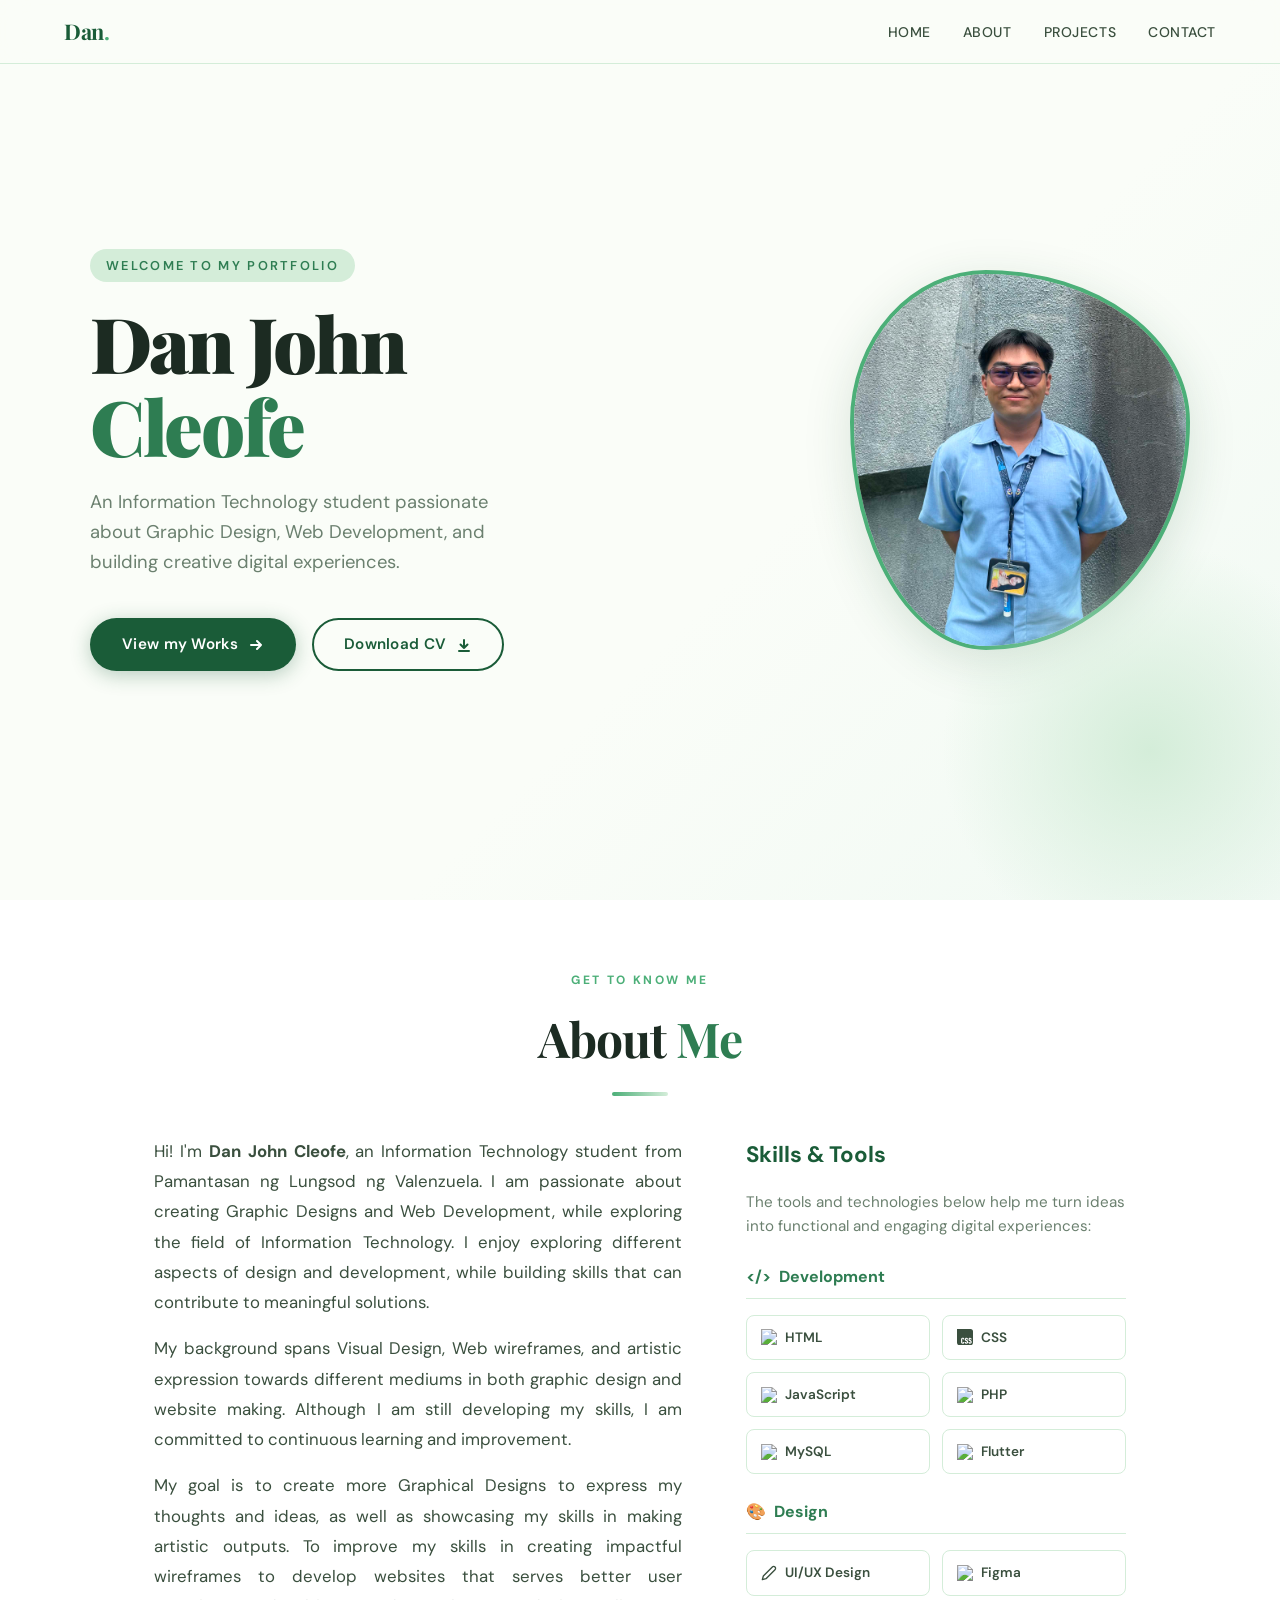
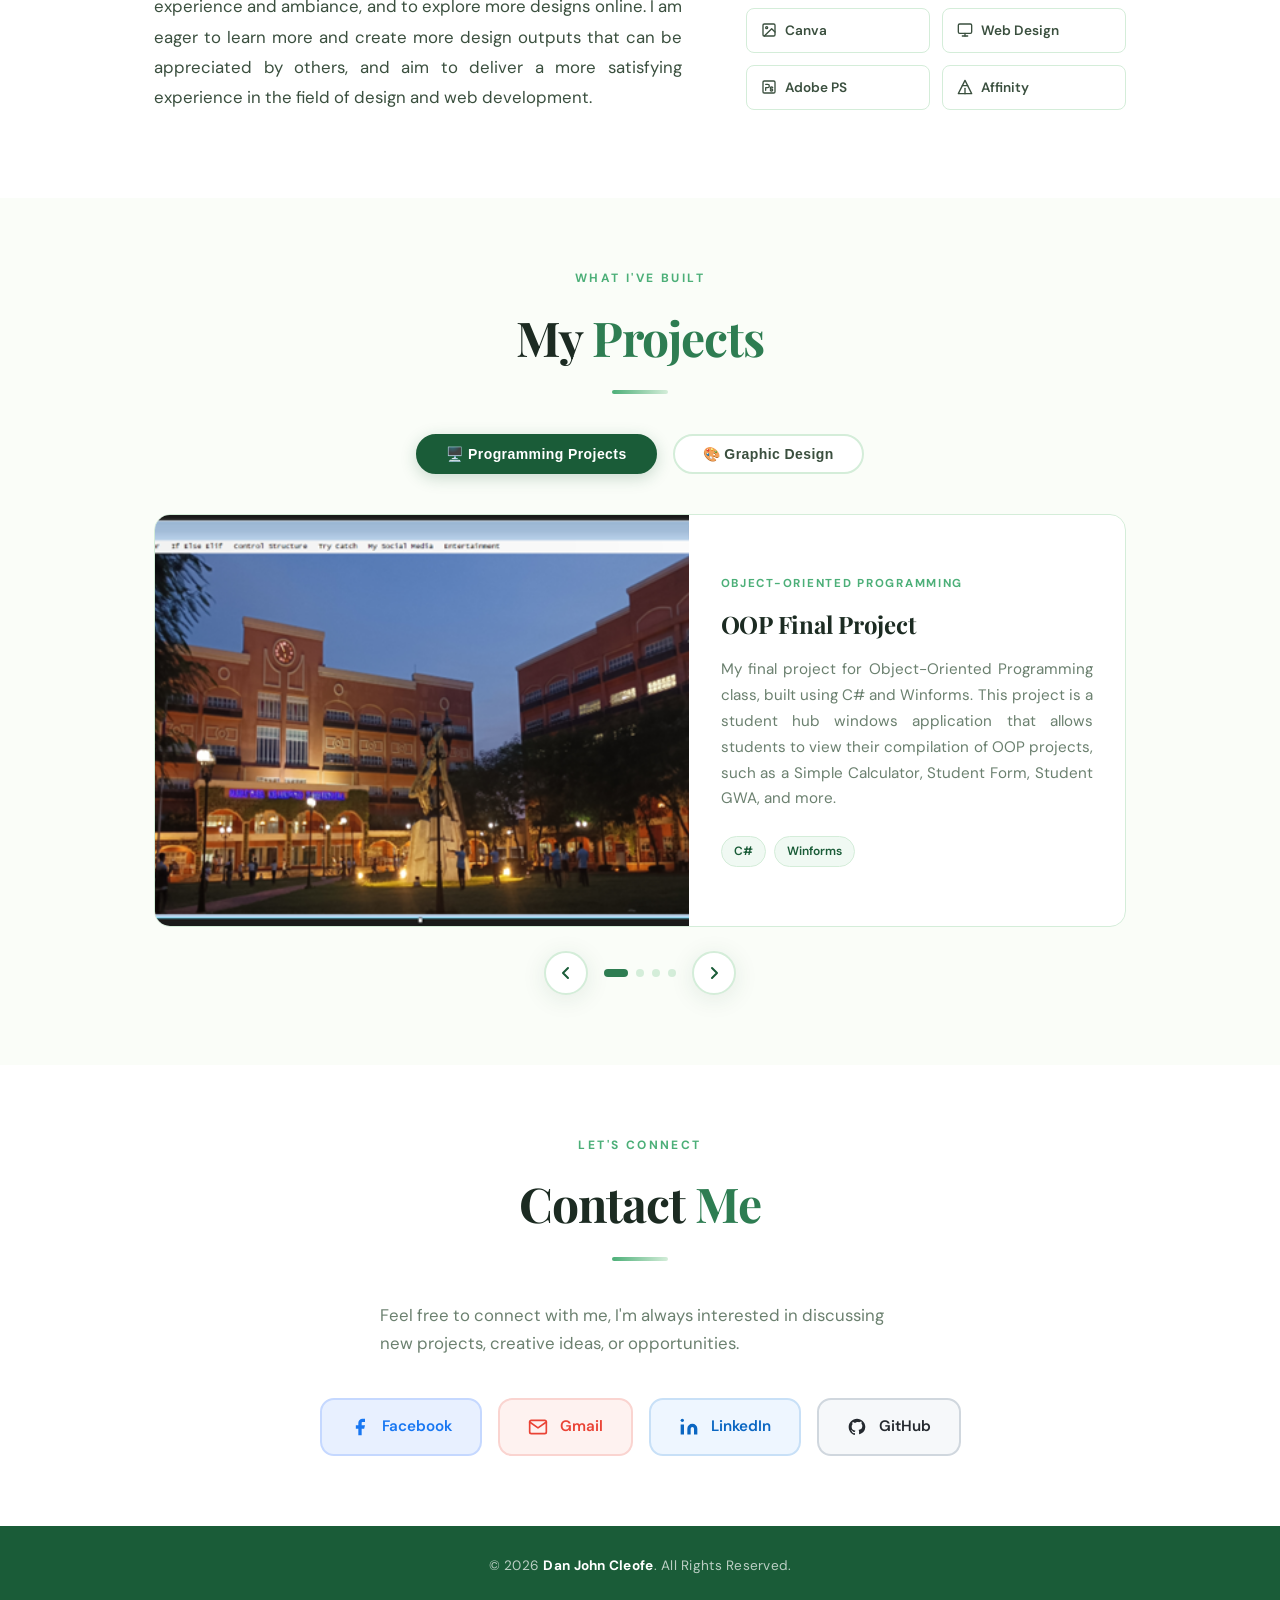
==== index.html @ 451689f2 "Fixed Folder Structure" ====
<!DOCTYPE html>
<html lang="en">
<head>
  <meta charset="UTF-8" />
  <meta name="viewport" content="width=device-width, initial-scale=1.0" />
  <title>Dan John Cleofe | Portfolio</title>
  <link rel="preconnect" href="https://fonts.googleapis.com" />
  <link rel="preconnect" href="https://fonts.gstatic.com" crossorigin />
  <link href="https://fonts.googleapis.com/css2?family=Playfair+Display:wght@700;900&family=DM+Sans:wght@300;400;500;600&display=swap" rel="stylesheet" />
  <link rel="stylesheet" href="style.css" />
</head>
<body>

<div class="lightbox" id="lightbox" onclick="closeLightbox(event)">
  <div class="lightbox-content" id="lightbox-content">
    <button class="lightbox-close" onclick="document.getElementById('lightbox').classList.remove('open')">✕</button>
    <div id="lightbox-gallery" class="lightbox-gallery"></div>
  </div>
</div>

<nav>
  <div class="nav-logo">Dan<span>.</span></div>
  <ul class="nav-links" id="navLinks">
    <li><a href="#home" onclick="closeMenu()">Home</a></li>
    <li><a href="#about" onclick="closeMenu()">About</a></li>
    <li><a href="#projects" onclick="closeMenu()">Projects</a></li>
    <li><a href="#contact" onclick="closeMenu()">Contact</a></li>
  </ul>
  <div class="hamburger" id="hamburger" onclick="toggleMenu()">
    <span></span><span></span><span></span>
  </div>
</nav>

<section id="home">
  <div class="home-inner">
    <div class="home-text">
      <span class="home-greeting">Welcome to my Portfolio</span>
      <h1 class="home-name">Dan John<br /><em>Cleofe</em></h1>
      <p class="home-tagline">
        An Information Technology student passionate about Graphic Design,
         Web Development, and building creative digital experiences.
      </p>
      <div class="home-buttons">
        <a href="#projects" class="btn-primary">
          View my Works
          <svg width="16" height="16" viewBox="0 0 16 16" fill="none" xmlns="http://www.w3.org/2000/svg">
            <path d="M3 8H13M13 8L9 4M13 8L9 12" stroke="white" stroke-width="2" stroke-linecap="round" stroke-linejoin="round"/>
          </svg>
        </a>
        
        <a href="Cleofe_Resume.pdf" target="_blank" rel="noopener" class="btn-secondary">
          Download CV
          <svg width="16" height="16" viewBox="0 0 16 16" fill="none" xmlns="http://www.w3.org/2000/svg">
            <path d="M8 11V3M8 11L11.5 7.5M8 11L4.5 7.5M3 14H13" stroke="currentColor" stroke-width="2" stroke-linecap="round" stroke-linejoin="round"/>
          </svg>
        </a>
      </div>
    </div>
    <div class="home-image-wrap">
      <div class="home-image">
        <img src="img/My_pic.jpg" alt="Dan John Cleofe" class="home-photo">
      </div>
    </div>
  </div>
</section>

<section id="about">
  <div class="section-inner">
    <p class="section-label fade-up">Get to know me</p>
    <h2 class="section-title fade-up">About <span>Me</span></h2>
    <div class="divider fade-up"></div>

    <div class="about-grid">
      <div class="about-bio fade-up">
        <p>Hi! I'm <strong>Dan John Cleofe</strong>, an Information Technology student from Pamantasan ng Lungsod
          ng Valenzuela. I am passionate about creating Graphic Designs and Web Development, while exploring the field
          of Information Technology. I enjoy exploring different aspects of design and development, while building skills
        that can contribute to meaningful solutions.</p>
        <p>My background spans Visual Design, Web wireframes, and artistic expression towards different mediums in both
          graphic design and website making. Although I am still developing my skills, I am committed to continuous
           learning and improvement.</p>
        <p>My goal is to create more Graphical Designs to express my thoughts and ideas, as well as showcasing my skills
           in making artistic outputs. To improve my skills in creating impactful wireframes to develop websites that 
           serves better user experience and ambiance, and to explore more designs online. I am eager to learn more and create
           more design outputs that can be appreciated by others, and aim to deliver a more satisfying experience in the field
            of design and web development.
        </p>
      </div>

      <div class="about-skills fade-up">
        <h3 class="skills-heading">Skills & Tools</h3>
        <p class="skills-subtext">The tools and technologies below help me turn ideas into functional and engaging digital experiences:</p>

        <!-- Development Category -->
        <div class="skill-category">
          <h4 class="category-title"><span>&lt;/&gt;</span> Development</h4>
          <div class="skills-grid">
            <div class="skill-chip"><img src="https://cdn.simpleicons.org/html5" width="16" height="16" alt="HTML5" /> HTML</div>
            
            <div class="skill-chip">
              <svg width="16" height="16" fill="currentColor" role="img" viewBox="0 0 24 24" xmlns="http://www.w3.org/2000/svg"><title>CSS</title><path d="M0 0v20.16A3.84 3.84 0 0 0 3.84 24h16.32A3.84 3.84 0 0 0 24 20.16V3.84A3.84 3.84 0 0 0 20.16 0Zm14.256 13.08c1.56 0 2.28 1.08 2.304 2.64h-1.608c.024-.288-.048-.6-.144-.84-.096-.192-.288-.264-.552-.264-.456 0-.696.264-.696.84-.024.576.288.888.768 1.08.72.288 1.608.744 1.92 1.296q.432.648.432 1.656c0 1.608-.912 2.592-2.496 2.592-1.656 0-2.4-1.032-2.424-2.688h1.68c0 .792.264 1.176.792 1.176.264 0 .456-.072.552-.24.192-.312.24-1.176-.048-1.512-.312-.408-.912-.6-1.32-.816q-.828-.396-1.224-.936c-.24-.36-.36-.888-.36-1.536 0-1.44.936-2.472 2.424-2.448m5.4 0c1.584 0 2.304 1.08 2.328 2.64h-1.608c0-.288-.048-.6-.168-.84-.096-.192-.264-.264-.528-.264-.48 0-.72.264-.72.84s.288.888.792 1.08c.696.288 1.608.744 1.92 1.296.264.432.408.984.408 1.656.024 1.608-.888 2.592-2.472 2.592-1.68 0-2.424-1.056-2.448-2.688h1.68c0 .744.264 1.176.792 1.176.264 0 .456-.072.552-.24.216-.312.264-1.176-.048-1.512-.288-.408-.888-.6-1.32-.816-.552-.264-.96-.576-1.2-.936s-.36-.888-.36-1.536c-.024-1.44.912-2.472 2.4-2.448m-11.031.018c.711-.006 1.419.198 1.839.63.432.432.672 1.128.648 1.992H9.336c.024-.456-.096-.792-.432-.96-.312-.144-.768-.048-.888.24-.12.264-.192.576-.168.864v3.504c0 .744.264 1.128.768 1.128a.65.65 0 0 0 .552-.264c.168-.24.192-.552.168-.84h1.776c.096 1.632-.984 2.712-2.568 2.688-1.536 0-2.496-.864-2.472-2.472v-4.032c0-.816.24-1.44.696-1.848.432-.408 1.146-.624 1.857-.63"/></svg>
              CSS
            </div>

            <div class="skill-chip"><img src="https://cdn.simpleicons.org/javascript" width="16" height="16" alt="JavaScript" /> JavaScript</div>
            <div class="skill-chip"><img src="https://cdn.simpleicons.org/php" width="16" height="16" alt="PHP" /> PHP</div>
            <div class="skill-chip"><img src="https://cdn.simpleicons.org/mysql" width="16" height="16" alt="MySQL" /> MySQL</div>
            <div class="skill-chip"><img src="https://cdn.simpleicons.org/flutter" width="16" height="16" alt="Flutter" /> Flutter</div>
          </div>
        </div>

        <div class="skill-category">
          <h4 class="category-title"><span>🎨</span> Design</h4>
          <div class="skills-grid">
            <div class="skill-chip">
              <svg width="16" height="16" viewBox="0 0 24 24" fill="none" stroke="currentColor" stroke-width="2" stroke-linecap="round" stroke-linejoin="round"><path d="M17 3a2.828 2.828 0 1 1 4 4L7.5 20.5 2 22l1.5-5.5L17 3z"/></svg>
              UI/UX Design
            </div>
            
            <div class="skill-chip"><img src="https://cdn.simpleicons.org/figma" width="16" height="16" alt="Figma" /> Figma</div>
            
            <!-- Canva Substitute: Canvas & Image -->
            <div class="skill-chip">
              <svg width="16" height="16" viewBox="0 0 24 24" fill="none" stroke="currentColor" stroke-width="2" stroke-linecap="round" stroke-linejoin="round"><rect x="3" y="3" width="18" height="18" rx="2" ry="2"/><circle cx="8.5" cy="8.5" r="1.5"/><polyline points="21 15 16 10 5 21"/></svg>
              Canva
            </div>
            
            <div class="skill-chip">
              <svg width="16" height="16" viewBox="0 0 24 24" fill="none" stroke="currentColor" stroke-width="2" stroke-linecap="round" stroke-linejoin="round"><rect x="2" y="3" width="20" height="14" rx="2" ry="2"/><line x1="8" y1="21" x2="16" y2="21"/><line x1="12" y1="17" x2="12" y2="21"/></svg>
              Web Design
            </div>
            
            <!-- Adobe PS Substitute: "Ps" in a Box -->
            <div class="skill-chip">
              <svg width="16" height="16" viewBox="0 0 24 24" fill="none" stroke="currentColor" stroke-width="2" stroke-linecap="round" stroke-linejoin="round"><rect x="3" y="3" width="18" height="18" rx="2" ry="2"/><path d="M7 8h3c1.5 0 2.5 1 2.5 2.5S11.5 13 10 13H7v4"/><path d="M14 16.5c0 .8.7 1.5 1.5 1.5 1 0 2-.7 2-1.5s-.8-1.5-2-1.5-1.5-.7-1.5-1.5c0-.8.7-1.5 1.5-1.5 1.2 0 1.8.6 2 1"/></svg>
              Adobe PS
            </div>
            
            <!-- Affinity Substitute: Geometric 'A' / Prism -->
            <div class="skill-chip">
              <svg width="16" height="16" viewBox="0 0 24 24" fill="none" stroke="currentColor" stroke-width="2" stroke-linecap="round" stroke-linejoin="round"><path d="M12 2L2 22h20L12 2z"/><path d="M12 14v8"/><path d="M8 10h8"/></svg>
              Affinity
            </div>
          </div>
        </div>
      </div>
    </div>
  </div>
</section>

<section id="projects">
  <div class="section-inner">
    <p class="section-label fade-up">What I've built</p>
    <h2 class="section-title fade-up">My <span>Projects</span></h2>
    <div class="divider fade-up"></div>

    <div class="project-filter fade-up">
      <button class="filter-btn active" onclick="switchCategory('web', this)">🖥️ Programming Projects</button>
      <button class="filter-btn" onclick="switchCategory('gfx', this)">🎨 Graphic Design</button>
    </div>

    <div id="panel-web" class="category-panel active fade-up">
      <div class="carousel-wrap">
        <div class="carousel-viewport">
          <div class="carousel-track" id="webTrack">

            <div class="project-card-web" style="cursor: pointer;" onclick="openProjectGallery([
              'img/OOP_1.png',
              'img/OOP_2.png',
              'img/OOP_3.png',
              'img/OOP_4.png',
              'img/OOP_5.png',
              'img/OOP_6.png',
              'img/OOP_7.png',
              'img/OOP_8.png',
              'img/OOP_9.png',
              'img/OOP_10.png'
              ])">
              <div class="project-img-wrap">
                <img src="img/OOP_1.png" alt="OOP Final Project Preview">
              </div>
              <div class="project-info">
                <p class="project-tag">Object-Oriented Programming</p>
                <h3 class="project-title">OOP Final Project</h3>
                <p class="project-desc">
                  My final project for Object-Oriented Programming class, built using C# and Winforms.
                   This project is a student hub windows application that allows students to view
                    their compilation of OOP projects, such as a Simple Calculator, Student Form, Student GWA, and more.
                </p>
                <div class="project-tech">
                  <span class="tech-badge">C#</span>
                  <span class="tech-badge">Winforms</span>
                </div>
              </div>
            </div>

            <div class="project-card-web" style="cursor: pointer;" onclick="openProjectGallery([
              'img/Nel_2.jpg',
              'img/Nel_3.jpg',
              'img/Nel_4.jpg',
              'img/Nel_5.jpg',
              'img/Nel_6.jpg',
              'img/Nel_7.jpg'
              ])">
              <div class="project-img-wrap">
                <img src="img/Nel_1.jpg" alt="Nelticity Perfume Website Preview">
              </div>
              <div class="project-info">
                <p class="project-tag">Web Systems and Technology</p>
                <h3 class="project-title">Nelticity Perfume</h3>
                <p class="project-desc">
                  My final project for Web Systems and Technology class, built using HTML, CSS, and JavaScript.
                   This project is a responsive e-commerce website for Nelticity, a local Perfume brand. It features a 
                   product catalog to showcase the products and the story behind the brand.
                </p>
                <div class="project-tech">
                  <span class="tech-badge">HTML</span>
                  <span class="tech-badge">CSS</span>
                  <span class="tech-badge">JavaScript</span>
                  <span class="tech-badge">PHP</span>
                </div>
              </div>
            </div>

            <div class="project-card-web" style="cursor: pointer;" onclick="openProjectGallery([
              'img/Attend_1.png',
              'img/Attend_2.png',
              'img/Attend_3.png',
              'img/Attend_4.png',
              'img/Attend_5.png',
              'img/Attend_6.jpg'
              ])">
              <div class="project-img-wrap">
                <img src="img/Attend_1.png" alt="Attendify Website Preview">
              </div>
              <div class="project-info">
                <p class="project-tag">Software Development</p>
                <h3 class="project-title">Attendify</h3>
                <p class="project-desc">
                  Our project in Software Development, built using HTML, CSS, and JavaScript.
                   Attendify is a fully digitalized attendance tracking system across the campus, it allows the designated
                   checkers to easily monitor and verify each professor's attendances.
                </p>
                <div class="project-tech">
                  <span class="tech-badge">HTML</span>
                  <span class="tech-badge">CSS</span>
                  <span class="tech-badge">JavaScript</span>
                  <span class="tech-badge">JSON</span>
                </div>
              </div>
            </div>

            <div class="project-card-web" style="cursor: pointer;" onclick="openProjectGallery([
              'img/TailTown_1.png',
              'img/TailTown_2.png',
              'img/TailTown_3.png',
              'img/TailTown_4.png',
              'img/TailTown_5.png',
              'img/TailTown_6.jpg',
              'img/TailTown_7.jpg'
              ])">
              <div class="project-img-wrap">
                <img src="img/App_icon.png" alt="TailTown Mobile App Preview">
              </div>
              <div class="project-info">
                <p class="project-tag">Capstone 1</p>
                <h3 class="project-title">TailTown</h3>
                <p class="project-desc">
                  My Capstone Project for Capstone 1 and 2, built using Google's Fluter and Dart along with Firebase.
                   TailTown is a mobile application tailored for pet owners, providing a comprehensive platform to 
                   locate all Vet Clinics in Valenzuela City up to looking for nearby Vet Clinics using the Smart AI system.
                </p>
                <div class="project-tech">
                  <span class="tech-badge">Flutter</span>
                  <span class="tech-badge">Dart</span>
                  <span class="tech-badge">Firebase</span>
                  <span class="tech-badge">JSON</span>
                  <span class="tech-badge">HTML</span>
                  <span class="tech-badge">CSS</span>
                  <span class="tech-badge">JavaScript</span>
                </div>
              </div>
            </div>

          </div>
        </div>
        <div class="carousel-controls">
          <button class="carousel-btn" onclick="moveCarousel('web', -1)">
            <svg width="16" height="16" viewBox="0 0 16 16" fill="none"><path d="M10 3L5 8l5 5" stroke="currentColor" stroke-width="2" stroke-linecap="round" stroke-linejoin="round"/></svg>
          </button>
          <div class="carousel-dots" id="webDots"></div>
          <button class="carousel-btn" onclick="moveCarousel('web', 1)">
            <svg width="16" height="16" viewBox="0 0 16 16" fill="none"><path d="M6 3l5 5-5 5" stroke="currentColor" stroke-width="2" stroke-linecap="round" stroke-linejoin="round"/></svg>
          </button>
        </div>
      </div>
    </div>

    <div id="panel-gfx" class="category-panel fade-up">
      <div class="carousel-wrap">
        <div class="carousel-viewport">
          <div class="carousel-track" id="gfxTrack">

            <div class="project-card-gfx" onclick="openProjectGallery(['img/Cover_Page.png'])">
              <img src="img/Cover_Page.png" alt="Oceans and Engines Book Cover">
              <div class="gfx-overlay"><span>View Full Size ↗</span></div>
            </div>

            <div class="project-card-gfx" onclick="openProjectGallery(['img/Oceans_and_Engines.png'])">
              <img src="img/Oceans_and_Engines.png" alt="Oceans and Engines Book Cover">
              <div class="gfx-overlay"><span>View Full Size ↗</span></div>
            </div>

            <div class="project-card-gfx" onclick="openProjectGallery(['img/Squid_Game.png'])">
              <img src="img/Squid_Game.png" alt="Squid Game Poster">
              <div class="gfx-overlay"><span>View Full Size ↗</span></div>
            </div>

            <div class="project-card-gfx" onclick="openProjectGallery(['img/Green_Gang.png'])">
              <img src="img/Green_Gang.png" alt="Green Gang Brushes">
              <div class="gfx-overlay"><span>View Full Size ↗</span></div>
            </div>

            <div class="project-card-gfx" onclick="openProjectGallery(['img/Tokyo.png'])">
              <img src="img/Tokyo.png" alt="Tokyo Cityscape">
              <div class="gfx-overlay"><span>View Full Size ↗</span></div>
            </div>

            <div class="project-card-gfx" onclick="openProjectGallery(['img/Kambing.png'])">
              <img src="img/Kambing.png" alt="Kambing Logo">
              <div class="gfx-overlay"><span>View Full Size ↗</span></div>
            </div>

            <div class="project-card-gfx" onclick="openProjectGallery(['img/Void_Cat.png'])">
              <img src="img/Void_Cat.png" alt="Void Cat">
              <div class="gfx-overlay"><span>View Full Size ↗</span></div>
            </div>

            <div class="project-card-gfx" onclick="openProjectGallery(['img/Coffee_Minimal.png'])">
              <img src="img/Coffee_Minimal.png" alt="Coffee Minimal">
              <div class="gfx-overlay"><span>View Full Size ↗</span></div>
            </div>

            <div class="project-card-gfx" onclick="openProjectGallery(['img/Game_Map.png'])">
              <img src="img/Game_Map.png" alt="Tabletop Game Map">
              <div class="gfx-overlay"><span>View Full Size ↗</span></div>
            </div>

            <div class="project-card-gfx" onclick="openProjectGallery(['img/Big_Siomai.png'])">
              <img src="img/Big_Siomai.png" alt="Big Siomai">
              <div class="gfx-overlay"><span>View Full Size ↗</span></div>
            </div>

            <div class="project-card-gfx" onclick="openProjectGallery(['img/Pham_Hanni.png'])">
              <img src="img/Pham_Hanni.png" alt="Pham Hanni">
              <div class="gfx-overlay"><span>View Full Size ↗</span></div>
            </div>

            <div class="project-card-gfx" onclick="openProjectGallery(['img/Odoriko.png'])">
              <img src="img/Odoriko.png" alt="Vaundy Odoriko">
              <div class="gfx-overlay"><span>View Full Size ↗</span></div>
            </div>

            <div class="project-card-gfx" onclick="openProjectGallery(['img/Vivarium_Ado.png'])">
              <img src="img/Vivarium_Ado.png" alt="Vivarium Ado">
              <div class="gfx-overlay"><span>View Full Size ↗</span></div>
            </div>

            <div class="project-card-gfx" onclick="openProjectGallery(['img/Banner.png'])">
              <img src="img/Banner.png" alt="Game Banner">
              <div class="gfx-overlay"><span>View Full Size ↗</span></div>
            </div>

            <div class="project-card-gfx" onclick="openProjectGallery(['img/Man_Inside.png'])">
              <img src="img/Man_Inside.png" alt="Man inside the Manunggul Jar">
              <div class="gfx-overlay"><span>View Full Size ↗</span></div>
            </div>

            <div class="project-card-gfx" onclick="openProjectGallery(['img/Rizal.png'])">
              <img src="img/Rizal.png" alt="José Rizal Timeline">
              <div class="gfx-overlay"><span>View Full Size ↗</span></div>
            </div>

            <div class="project-card-gfx" onclick="openProjectGallery(['img/App_icon.png'])">
              <img src="img/App_icon.png" alt="App Icon">
              <div class="gfx-overlay"><span>View Full Size ↗</span></div>
            </div>

          </div>
        </div>
        <div class="carousel-controls">
          <button class="carousel-btn" onclick="moveCarousel('gfx', -1)">
            <svg width="16" height="16" viewBox="0 0 16 16" fill="none"><path d="M10 3L5 8l5 5" stroke="currentColor" stroke-width="2" stroke-linecap="round" stroke-linejoin="round"/></svg>
          </button>
          <div class="carousel-dots" id="gfxDots"></div>
          <button class="carousel-btn" onclick="moveCarousel('gfx', 1)">
            <svg width="16" height="16" viewBox="0 0 16 16" fill="none"><path d="M6 3l5 5-5 5" stroke="currentColor" stroke-width="2" stroke-linecap="round" stroke-linejoin="round"/></svg>
          </button>
        </div>
      </div>
    </div>

  </div>
</section>

<section id="contact">
  <div class="section-inner">
    <p class="section-label fade-up">Let's connect</p>
    <h2 class="section-title fade-up">Contact <span>Me</span></h2>
    <div class="divider fade-up"></div>

    <p class="contact-intro fade-up">
      Feel free to connect with me, I'm always interested in discussing new projects, creative ideas, or opportunities.
    </p>

    <div class="contact-links fade-up">
      <a href="https://www.facebook.com/dan.lopez.cleofe" target="_blank" rel="noopener" class="contact-btn facebook">
        <svg width="20" height="20" viewBox="0 0 24 24" fill="currentColor"><path d="M18 2h-3a5 5 0 0 0-5 5v3H7v4h3v8h4v-8h3l1-4h-4V7a1 1 0 0 1 1-1h3z"/></svg>
        Facebook
      </a>
      <a href="mailto:dancleofe16@gmail.com" class="contact-btn gmail">
        <svg width="20" height="20" viewBox="0 0 24 24" fill="none" stroke="currentColor" stroke-width="2" stroke-linecap="round" stroke-linejoin="round"><path d="M4 4h16c1.1 0 2 .9 2 2v12c0 1.1-.9 2-2 2H4c-1.1 0-2-.9-2-2V6c0-1.1.9-2 2-2z"/><polyline points="22,6 12,13 2,6"/></svg>
        Gmail
      </a>
      <a href="https://www.linkedin.com/in/danjohncleofe16/" target="_blank" rel="noopener" class="contact-btn linkedin">
        <svg width="20" height="20" viewBox="0 0 24 24" fill="currentColor"><path d="M16 8a6 6 0 0 1 6 6v7h-4v-7a2 2 0 0 0-2-2 2 2 0 0 0-2 2v7h-4v-7a6 6 0 0 1 6-6z"/><rect x="2" y="9" width="4" height="12"/><circle cx="4" cy="4" r="2"/></svg>
        LinkedIn
      </a>
      <a href="https://github.com/Dan-Hex" target="_blank" rel="noopener" class="contact-btn github">
        <svg width="20" height="20" viewBox="0 0 24 24" fill="currentColor"><path d="M12 2C6.477 2 2 6.477 2 12c0 4.418 2.865 8.166 6.839 9.489.5.092.682-.217.682-.483 0-.237-.009-.868-.013-1.703-2.787.605-3.375-1.343-3.375-1.343-.455-1.155-1.11-1.463-1.11-1.463-.908-.62.069-.608.069-.608 1.004.07 1.532 1.032 1.532 1.032.892 1.528 2.341 1.086 2.91.83.092-.644.35-1.086.636-1.336-2.22-.252-4.555-1.11-4.555-4.943 0-1.091.39-1.984 1.03-2.681-.103-.253-.447-1.27.098-2.647 0 0 .84-.269 2.75 1.025A9.564 9.564 0 0112 6c.85.004 1.705.115 2.504.337 1.909-1.296 2.747-1.027 2.747-1.027.546 1.379.202 2.398.1 2.651.64.7 1.028 1.595 1.028 2.688 0 3.848-2.339 4.695-4.566 4.943.359.309.678.92.678 1.855 0 1.338-.012 2.419-.012 2.747 0 .268.18.58.688.482A10.019 10.019 0 0022 12c0-5.523-4.477-10-10-10z"/></svg>
        GitHub
      </a>
    </div>
  </div>
</section>

<footer>
  &copy; <span id="year"></span> <strong>Dan John Cleofe</strong>. All Rights Reserved.
</footer>

<script src="script.js"></script>
</body>
</html>
---- style.css ----
:root {
  --green-deep:   #1a5c38;
  --green-mid:    #2e7d52;
  --green-soft:   #4caf78;
  --green-pale:   #d4edd9;
  --green-faint:  #f0f9f3;
  --cream:        #fafdf8;
  --ink:          #1c2b22;
  --ink-soft:     #3a4f3e;
  --ink-muted:    #6b806f;
  --white:        #ffffff;
  --accent:       #a8d5b5;
  --shadow:       0 4px 24px rgba(30,80,50,0.10);
  --shadow-lg:    0 12px 48px rgba(30,80,50,0.15);
  --radius:       16px;
  --radius-sm:    8px;
  --transition:   0.3s cubic-bezier(.4,0,.2,1);
  /* Close button */
  --btn-close-bg: #f2f4f7;
  --btn-close-icon: #8c8c8c;
  --btn-close-hover-bg: #fff0f0;
  --btn-close-hover-icon: #a01b44;
}

*, *::before, *::after { box-sizing: border-box; margin: 0; padding: 0; }

html { scroll-behavior: smooth; }

body {
  font-family: 'DM Sans', sans-serif;
  background: var(--cream);
  color: var(--ink);
  line-height: 1.7;
  overflow-x: hidden;
}

/* ── NOISE TEXTURE OVERLAY ── */
body::before {
  content: '';
  position: fixed; inset: 0; z-index: 0; pointer-events: none;
  background-image: url("data:image/svg+xml,%3Csvg xmlns='http://www.w3.org/2000/svg' width='200' height='200'%3E%3Cfilter id='n'%3E%3CfeTurbulence type='fractalNoise' baseFrequency='0.75' numOctaves='4' stitchTiles='stitch'/%3E%3C/filter%3E%3Crect width='200' height='200' filter='url(%23n)' opacity='0.03'/%3E%3C/svg%3E");
  opacity: 0.5;
}

/* ─────────────── NAV ─────────────── */
nav {
  position: fixed; top: 0; left: 0; right: 0; z-index: 100;
  background: rgba(250,253,248,0.88);
  backdrop-filter: blur(16px);
  border-bottom: 1px solid var(--green-pale);
  padding: 0 5%;
  display: flex; align-items: center; justify-content: space-between;
  height: 64px;
}
.nav-logo {
  font-family: 'Playfair Display', serif;
  font-size: 1.35rem; font-weight: 700;
  color: var(--green-deep);
  letter-spacing: -0.02em;
}
.nav-logo span { color: var(--green-soft); }
.nav-links { display: flex; gap: 2rem; list-style: none; }
.nav-links a {
  font-size: 0.875rem; font-weight: 500; letter-spacing: 0.04em;
  color: var(--ink-soft); text-decoration: none; text-transform: uppercase;
  transition: color var(--transition);
  position: relative;
}
.nav-links a::after {
  content: ''; position: absolute; bottom: -4px; left: 0; width: 0; height: 2px;
  background: var(--green-soft); border-radius: 2px;
  transition: width var(--transition);
}
.nav-links a:hover { color: var(--green-deep); }
.nav-links a:hover::after { width: 100%; }

.hamburger { display: none; flex-direction: column; gap: 5px; cursor: pointer; }
.hamburger span { width: 24px; height: 2px; background: var(--green-deep); border-radius: 2px; transition: var(--transition); }

/* ─────────────── SECTIONS ─────────────── */
section { position: relative; z-index: 1; }

/* ─────────────── HOME ─────────────── */
#home {
  min-height: 100vh;
  padding: 100px 5% 80px;
  display: flex; align-items: center;
  background: linear-gradient(135deg, var(--cream) 60%, var(--green-faint) 100%);
  overflow: hidden;
}
#home::after {
  content: '';
  position: absolute; bottom: -60px; right: -80px;
  width: 420px; height: 420px;
  background: radial-gradient(circle, var(--green-pale) 0%, transparent 70%);
  border-radius: 50%; pointer-events: none;
}
.home-inner {
  max-width: 1100px; margin: 0 auto;
  display: flex; align-items: center; justify-content: space-between;
  gap: 3rem; width: 100%;
}
.home-text { flex: 1; }
.home-greeting {
  display: inline-block;
  font-size: 0.8rem; font-weight: 600; letter-spacing: 0.18em;
  text-transform: uppercase; color: var(--green-mid);
  background: var(--green-pale); padding: 6px 16px; border-radius: 99px;
  margin-bottom: 1.2rem;
}
.home-name {
  font-family: 'Playfair Display', serif;
  font-size: clamp(2.8rem, 6vw, 5rem);
  font-weight: 900; line-height: 1.08;
  color: var(--ink); letter-spacing: -0.03em;
  margin-bottom: 1.2rem;
}
.home-name em { color: var(--green-mid); font-style: normal; }
.home-tagline {
  font-size: 1.15rem; color: var(--ink-muted); font-weight: 400;
  max-width: 440px; margin-bottom: 2.5rem; line-height: 1.65;
}
.home-buttons {
  display: flex; gap: 1rem; flex-wrap: wrap;
}
.btn-primary {
  display: inline-flex; align-items: center; gap: 10px;
  background: var(--green-deep); color: var(--white);
  font-size: 0.95rem; font-weight: 600; letter-spacing: 0.02em;
  padding: 14px 32px; border-radius: 99px;
  text-decoration: none; border: none; cursor: pointer;
  transition: background var(--transition), transform var(--transition), box-shadow var(--transition);
  box-shadow: 0 4px 20px rgba(26,92,56,0.30);
}
.btn-primary:hover { background: var(--green-mid); transform: translateY(-2px); box-shadow: 0 8px 28px rgba(26,92,56,0.35); }
.btn-primary svg { transition: transform var(--transition); }
.btn-primary:hover svg { transform: translateX(4px); }
.btn-secondary {
  display: inline-flex; align-items: center; gap: 10px;
  background: transparent; color: var(--green-deep);
  font-size: 0.95rem; font-weight: 600; letter-spacing: 0.02em;
  padding: 12px 30px; border-radius: 99px;
  text-decoration: none; border: 2px solid var(--green-deep); cursor: pointer;
  transition: all var(--transition);
}

.btn-secondary:hover {
  background: var(--green-faint); transform: translateY(-2px);
  box-shadow: 0 4px 16px rgba(26,92,56,0.1);
}

.btn-secondary svg { transition: transform var(--transition); }
.btn-secondary:hover svg { transform: translateY(3px); }

.home-image-wrap {
  flex-shrink: 0; width: 340px; height: 380px;
  background: var(--green-pale);
  border-radius: 40% 60% 60% 40% / 40% 40% 60% 60%;
  display: flex; align-items: center; justify-content: center;
  overflow: hidden; position: relative;
  box-shadow: var(--shadow-lg);
  border: 4px solid var(--green-soft);
}
.home-image-wrap img { width: 125%; height: 125%; object-fit: cover; }
.home-image {
  display: flex; flex-direction: column; align-items: center; gap: 10px;
  color: var(--green-mid); font-size: 0.85rem; font-weight: 500; text-align: center;
}

/* ─────────────── SHARED SECTION STYLE ─────────────── */
.section-inner {    
    max-width: 1100px;
    margin: 0 auto;
    padding: 70px 5%;
    display: flex;
    flex-direction: column;
    align-items: center;
}
.section-label {
  font-size: 0.75rem; font-weight: 700; letter-spacing: 0.2em;
  text-transform: uppercase; color: var(--green-soft);
  margin-bottom: 0.5rem;
}
.section-title {
  font-family: 'Playfair Display', serif;
  font-size: clamp(2rem, 4vw, 3rem); font-weight: 700;
  color: var(--ink); letter-spacing: -0.02em;
}
.section-title span { color: var(--green-mid); }
.divider {
  width: 56px; height: 4px; border-radius: 2px;
  background: linear-gradient(90deg, var(--green-soft), var(--green-pale));
  margin: 0.75rem 0 2.5rem;
}

/* ─────────────── ABOUT ─────────────── */
#about { background: var(--white); }
.about-grid {
  display: grid;
  /* 1fr takes up the remaining space for text, 380px is fixed for the skills card */
  grid-template-columns: 1fr 380px; 
  gap: 4rem; 
  align-items: start;
}
.about-bio {
  font-size: 1.05rem; color: var(--ink-soft);
  line-height: 1.8;
}
.about-bio p { margin-bottom: 1rem; text-align: justify; }

.about-skills {
  display: flex; flex-direction: column; gap: 1.5rem;
}
.skills-heading {
  font-size: 1.4rem; font-weight: 700; color: var(--green-deep);
  margin-bottom: -0.5rem;
}
.skills-subtext {
  font-size: 0.95rem; color: var(--ink-muted); line-height: 1.6;
}
.skill-category {
  display: flex; flex-direction: column; gap: 1rem;
}
.category-title {
  font-size: 1rem; font-weight: 700; color: var(--green-mid);
  display: flex; align-items: center; gap: 8px;
  border-bottom: 1px solid var(--green-pale); padding-bottom: 8px;
}
.skills-grid {
  display: grid; grid-template-columns: 1fr 1fr; gap: 0.75rem;
}
.skill-chip {
  display: flex; align-items: center; gap: 8px;
  background: var(--white); border: 1px solid var(--green-pale);
  color: var(--ink-soft); font-size: 0.85rem; font-weight: 600;
  padding: 10px 14px; border-radius: 8px;
  transition: all var(--transition);
}
.skill-chip:hover {
  border-color: var(--green-soft); transform: translateY(-2px);
  box-shadow: 0 4px 12px rgba(30,80,50,0.06); color: var(--green-deep);
}

/* ─────────────── PROJECTS ─────────────── */
#projects { background: var(--cream); }
.project-filter {
  display: flex; gap: 1rem; margin-bottom: 2.5rem; flex-wrap: wrap;
}
.filter-btn {
  padding: 10px 28px; border-radius: 99px;
  font-size: 0.875rem; font-weight: 600; letter-spacing: 0.03em;
  cursor: pointer; border: 2px solid var(--green-pale);
  background: var(--white); color: var(--ink-soft);
  transition: all var(--transition);
}
.filter-btn.active, .filter-btn:hover {
  background: var(--green-deep); color: var(--white);
  border-color: var(--green-deep); box-shadow: 0 4px 16px rgba(26,92,56,0.22);
}

/* CAROUSEL */
.carousel-wrap { position: relative; }
.carousel-viewport {border-radius: var(--radius); overflow: hidden; }
.carousel-track {
  display: flex; gap: 1.5rem;
  transition: transform 0.45s cubic-bezier(.4,0,.2,1);
}
.carousel-controls {
  display: flex; align-items: center; gap: 1rem;
  margin-top: 1.5rem; justify-content: center;
}
.carousel-btn {
  width: 44px; height: 44px; border-radius: 50%;
  background: var(--white); border: 2px solid var(--green-pale);
  color: var(--green-deep); font-size: 1.1rem; cursor: pointer;
  display: flex; align-items: center; justify-content: center;
  transition: all var(--transition);
  box-shadow: var(--shadow);
}
.carousel-btn:hover { background: var(--green-deep); color: var(--white); border-color: var(--green-deep); }
.carousel-dots { 
  display: flex; 
  gap: 8px; 
  flex-wrap: wrap; 
  justify-content: center; 
}
.carousel-dot {
  width: 8px; height: 8px; border-radius: 50%;
  background: var(--green-pale); border: none; cursor: pointer;
  transition: all var(--transition);
}
.carousel-dot.active { background: var(--green-mid); width: 24px; border-radius: 4px; }

/* WEB PROJECT CARD */
.project-card-web {
  min-width: 100%;
  width: 100%;
  background: var(--white); border-radius: var(--radius);
  box-shadow: var(--shadow); overflow: hidden;
  display: flex; flex-direction: row;
  border: 1px solid var(--green-pale);
  transition: box-shadow var(--transition), transform var(--transition);
  flex-shrink: 0;
}
.project-card-web:hover { box-shadow: var(--shadow-lg); transform: translateY(-3px); }
.project-img-wrap {
  width: 55%; flex-shrink: 0;
  background: var(--green-faint); min-height: 300px;
  display: flex; align-items: center; justify-content: center;
  overflow: hidden;
}
.project-img-wrap img { width: 100%; height: 100%; object-fit: cover; }
.project-img-placeholder {
  display: flex; flex-direction: column; align-items: center; gap: 12px;
  color: var(--ink-muted); font-size: 0.82rem; text-align: center; padding: 30px;
}
.project-info {
  flex: 1; padding: 2.5rem 2rem;
  display: flex; flex-direction: column; justify-content: center;
}
.project-tag {
  font-size: 0.72rem; font-weight: 700; letter-spacing: 0.15em;
  text-transform: uppercase; color: var(--green-soft);
  margin-bottom: 0.6rem;
}
.project-title {
  font-family: 'Playfair Display', serif;
  font-size: 1.5rem; font-weight: 700; color: var(--ink);
  margin-bottom: 0.8rem; letter-spacing: -0.01em;
}
.project-desc {
  font-size: 0.95rem; color: var(--ink-muted); line-height: 1.7;
  margin-bottom: 1.5rem; text-align: justify;
}
.project-tech { display: flex; flex-wrap: wrap; gap: 0.5rem; }
.tech-badge {
  font-size: 0.75rem; font-weight: 600;
  background: var(--green-faint); color: var(--green-deep);
  padding: 4px 12px; border-radius: 99px;
  border: 1px solid var(--green-pale);
}

/* GRAPHIC DESIGN CARD */
.project-card-gfx {
  min-width: calc(33.333% - 1rem);
  border-radius: var(--radius); overflow: hidden;
  background: var(--green-faint);
  cursor: pointer; position: relative;
  aspect-ratio: 3/4;
  box-shadow: var(--shadow);
  transition: box-shadow var(--transition), transform var(--transition);
  border: 1px solid var(--green-pale);
}
.project-card-gfx:hover { box-shadow: var(--shadow-lg); transform: translateY(-4px); }
.project-card-gfx img { width: 100%; height: 100%; object-fit: cover; }
.gfx-placeholder {
  width: 100%; height: 100%;
  display: flex; flex-direction: column; align-items: center; justify-content: center;
  gap: 12px; color: var(--ink-muted); font-size: 0.82rem; text-align: center; padding: 20px;
}
.gfx-overlay {
  position: absolute; inset: 0;
  background: linear-gradient(180deg, transparent 50%, rgba(26,92,56,0.75) 100%);
  opacity: 0; transition: opacity var(--transition);
  display: flex; align-items: flex-end; padding: 1.2rem;
}
.gfx-overlay span {
  color: var(--white); font-weight: 600; font-size: 0.9rem;
}
.project-card-gfx:hover .gfx-overlay { opacity: 1; }

/* LIGHTBOX */
/* Add these missing base styles to hide/show the background */
.lightbox {
  position: fixed;
  inset: 0;
  z-index: 999;
  background: rgba(28, 43, 34, 0.85); /* Matches your dark --ink color */
  backdrop-filter: blur(8px);
  display: flex;
  align-items: center;
  justify-content: center;
  opacity: 0;
  pointer-events: none;
  transition: opacity var(--transition);
}

/* This triggers when Javascript adds the 'open' class */
.lightbox.open {
  opacity: 1;
  pointer-events: auto;
}

/* ── MULTI-IMAGE LIGHTBOX UPDATE ── */
.lightbox-content {
  position: relative;
  width: 90vw;
  max-width: 800px;
  max-height: 90vh;
  background: var(--cream);
  border-radius: var(--radius);
  padding: 24px;
  overflow-y: auto; /* Enables scrolling for multiple images */
  display: flex;
  flex-direction: column;
  gap: 1.5rem;
  box-shadow: var(--shadow-lg);
}

.lightbox-gallery {
  display: grid;
  grid-template-columns: repeat(2, 1fr); /* Creates a 2-column grid */
  gap: 1.5rem; /* Space between the images */
}

.lightbox-gallery img {
  width: 100%;
  height: auto;
  border-radius: var(--radius-sm);
  border: 1px solid var(--green-pale);
  box-shadow: var(--shadow);
  transition: transform var(--transition);
}

.lightbox-gallery img:hover {
  transform: translateY(-2px); /* Slight hover effect on the screenshots */
}

/* Adjust the close button to sit inside the new content box */
.lightbox-close {
  position: sticky;
  top: 0;
  align-self: flex-end;
  z-index: 10;
  width: 44px;
  height: 44px;
  border-radius: 50%;
  background: var(--btn-close-bg);
  color: var(--btn-close-icon);
  border: none;
  font-size: 1.25rem;
  font-weight: bold;
  display: flex;
  align-items: center;
  justify-content: center;
  cursor: pointer;
  margin-bottom: 1rem;
  box-shadow: none;
  transition: background var(--transition), color var(--transition);
}

.lightbox-close:hover {
  background: var(--btn-close-hover-bg);
  color: var(--btn-close-hover-icon);
  transform: none;
}

/* CATEGORY PANEL */
.category-panel { display: none; }
.category-panel.active { display: block; }

/* ─────────────── CONTACT ─────────────── */
#contact { background: var(--white); }
.contact-intro {
  font-size: 1.05rem; color: var(--ink-muted); max-width: 520px;
  margin-bottom: 2.5rem; line-height: 1.7;
}
.contact-links {
  display: flex; flex-wrap: wrap; gap: 1rem;
}
.contact-btn {
  display: inline-flex; align-items: center; gap: 12px;
  padding: 14px 28px; border-radius: 14px;
  font-size: 0.95rem; font-weight: 600;
  text-decoration: none; cursor: pointer;
  transition: all var(--transition);
  border: 2px solid transparent;
}
.contact-btn svg { flex-shrink: 0; }

.contact-btn.facebook { background: #e8f0ff; color: #1877f2; border-color: #c5d8ff; }
.contact-btn.facebook:hover { background: #1877f2; color: #fff; border-color: #1877f2; box-shadow: 0 6px 20px rgba(24,119,242,0.30); }

.contact-btn.gmail { background: #fef2f0; color: #ea4335; border-color: #fad4d0; }
.contact-btn.gmail:hover { background: #ea4335; color: #fff; border-color: #ea4335; box-shadow: 0 6px 20px rgba(234,67,53,0.28); }

.contact-btn.linkedin { background: #eef6ff; color: #0a66c2; border-color: #c8e0f7; }
.contact-btn.linkedin:hover { background: #0a66c2; color: #fff; border-color: #0a66c2; box-shadow: 0 6px 20px rgba(10,102,194,0.28); }

.contact-btn.github { background: #f6f8fa; color: #24292f; border-color: #d0d7de; }
.contact-btn.github:hover { background: #24292f; color: #fff; border-color: #24292f; box-shadow: 0 6px 20px rgba(36,41,47,0.28); }

/* ─────────────── FOOTER ─────────────── */
footer {
  background: var(--green-deep); color: rgba(255,255,255,0.7);
  text-align: center; padding: 28px 5%;
  font-size: 0.85rem; letter-spacing: 0.02em;
  position: relative; z-index: 1;
}
footer strong { color: var(--white); }

/* ─────────────── SCROLL ANIMATIONS ─────────────── */
.fade-up {
  opacity: 0; transform: translateY(32px);
  transition: opacity 0.65s ease, transform 0.65s ease;
}
.fade-up.visible { opacity: 1; transform: translateY(0); }

/* ─────────────── RESPONSIVE ─────────────── */
@media (max-width: 1024px) {
  .about-grid { grid-template-columns: 1fr; }
}

@media (max-width: 900px) {
  .home-inner { 
    flex-direction: column-reverse; 
    text-align: center; 
    align-items: center;
  }
  .home-text {
    display: flex;
    flex-direction: column;
    align-items: center;
  }
  .home-tagline { 
    margin: 0 auto 2.5rem; 
    text-align: center;
  }
  .home-buttons {
    justify-content: center;
    align-items: center;
  }
  .home-image-wrap { width: 240px; height: 270px; }
  .about-grid { grid-template-columns: 1fr; }
  .about-photo { width: 200px; height: 230px; }
  .project-card-web { flex-direction: column; }
  .project-img-wrap { width: 100%; min-height: 220px; }

  /* Center the project filter buttons */
  .project-filter {
    justify-content: center;
  }
}

@media (max-width: 768px) {
  .lightbox-gallery {
    grid-template-columns: 1fr;
  }
}

@media (max-width: 600px) {
  /* ── NAV ── */
  .nav-links { display: none; }
  .hamburger { display: flex; }
  .nav-links.open {
    display: flex; flex-direction: column; gap: 1rem;
    position: absolute; top: 64px; left: 0; right: 0;
    background: var(--white); padding: 1.5rem 5%; border-bottom: 1px solid var(--green-pale);
    z-index: 99;
  }

  /* ── HOME SECTION ── */
  #home {
    padding: 90px 5% 60px;
  }
  .home-inner {
    flex-direction: column-reverse;
    text-align: center;
    align-items: center;
    gap: 2rem;
  }
  .home-text {
    display: flex;
    flex-direction: column;
    align-items: center;
    width: 100%;
  }
  .home-greeting {
    text-align: center;
  }
  .home-name {
    text-align: center;
    font-size: clamp(2.2rem, 10vw, 3.5rem);
  }
  .home-tagline {
    text-align: center;
    max-width: 100%;
    margin: 0 auto 2rem;
  }
  .home-buttons {
    display: flex;
    flex-direction: column;
    align-items: center;
    gap: 0.75rem;
    width: 100%;
  }
  .btn-primary,
  .btn-secondary {
    width: 100%;
    max-width: 280px;
    justify-content: center;
  }
  .home-image-wrap {
    width: 200px;
    height: 225px;
  }

  /* ── SECTION SHARED ── */
  .section-inner { 
    padding: 60px 5%;
    align-items: center;
    text-align: center;
  }
  .section-title,
  .section-label {
    text-align: center;
  }

  /* ── ABOUT ── */
  .about-grid {
    grid-template-columns: 1fr;
  }
  .about-bio p {
    text-align: left;
  }
  .skills-heading {
    text-align: left;
  }

  /* ── PROJECTS FILTER ── */
  .project-filter {
    justify-content: center;
    flex-direction: column;
    align-items: center;
    width: 100%;
  }
  .filter-btn {
    width: 100%;
    max-width: 280px;
    text-align: center;
    justify-content: center;
  }

  /* ── CAROUSEL FIXES ── */
  .carousel-wrap {
    width: 100%;
  }
  .carousel-viewport {
    width: 100%;
    overflow: hidden;
  }
  .carousel-controls { 
    gap: 0.5rem;
    justify-content: center;
    flex-wrap: nowrap;
    overflow: hidden;
    max-width: 100%;
  }
  .carousel-btn { 
    width: 36px; height: 36px;
    flex-shrink: 0;
  }
  .carousel-dots { 
    gap: 4px;
    flex-wrap: nowrap;
    overflow: hidden;
    max-width: calc(100% - 96px); /* Leave room for the two buttons */
    justify-content: center;
  }
  .carousel-dot { 
    width: 6px; height: 6px;
    flex-shrink: 0;
  }
  .carousel-dot.active { 
    width: 14px;
  }

  /* ── WEB PROJECT CARD MOBILE ── */
  .project-card-web {
    flex-direction: column;
  }
  .project-img-wrap {
    width: 100%;
    min-height: 200px;
    max-height: 240px;
  }
  .project-info {
    padding: 1.5rem;
  }
  .project-title {
    font-size: 1.2rem;
  }
  .project-desc {
    font-size: 0.9rem;
  }

  /* ── CONTACT ── */
  .contact-intro {
    text-align: center;
  }
  .contact-links { 
    flex-direction: column;
    align-items: center;
    width: 100%;
  }
  .contact-btn { 
    justify-content: center;
    width: 100%;
    max-width: 280px;
  }
}
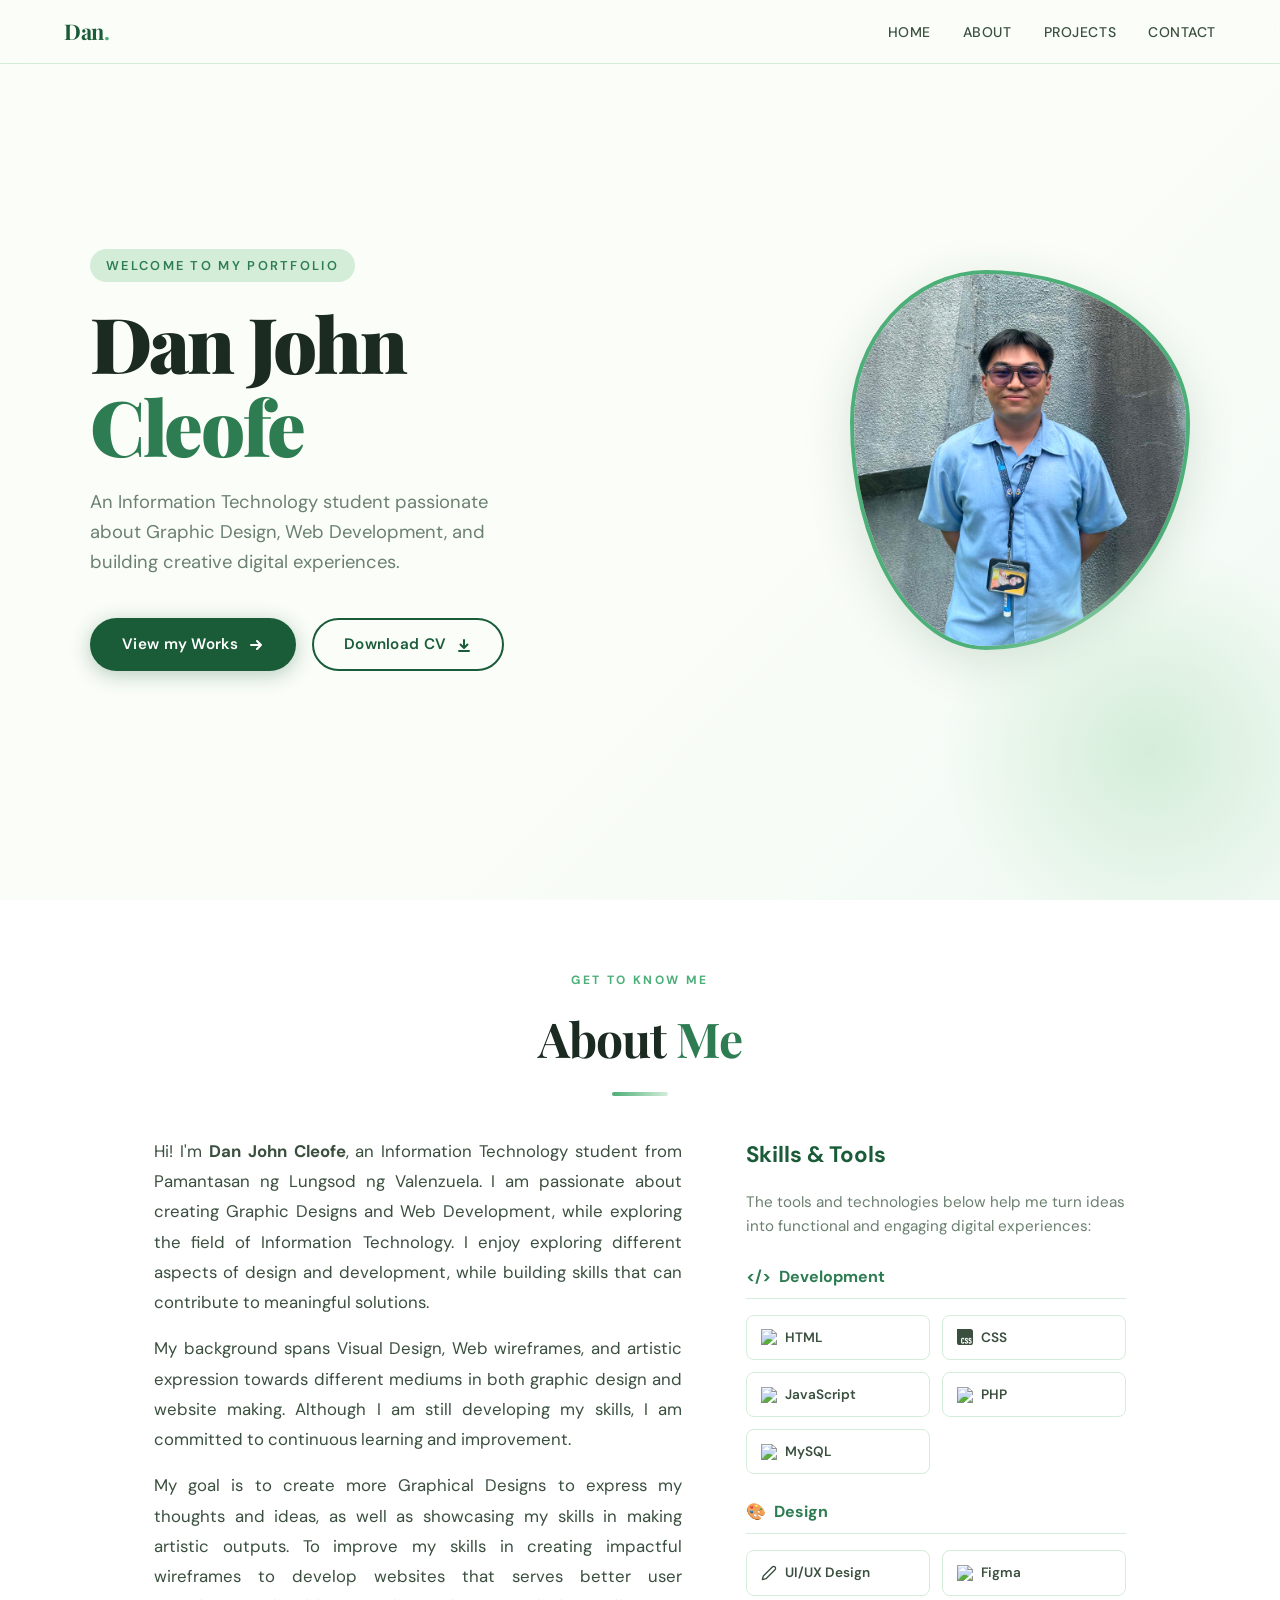
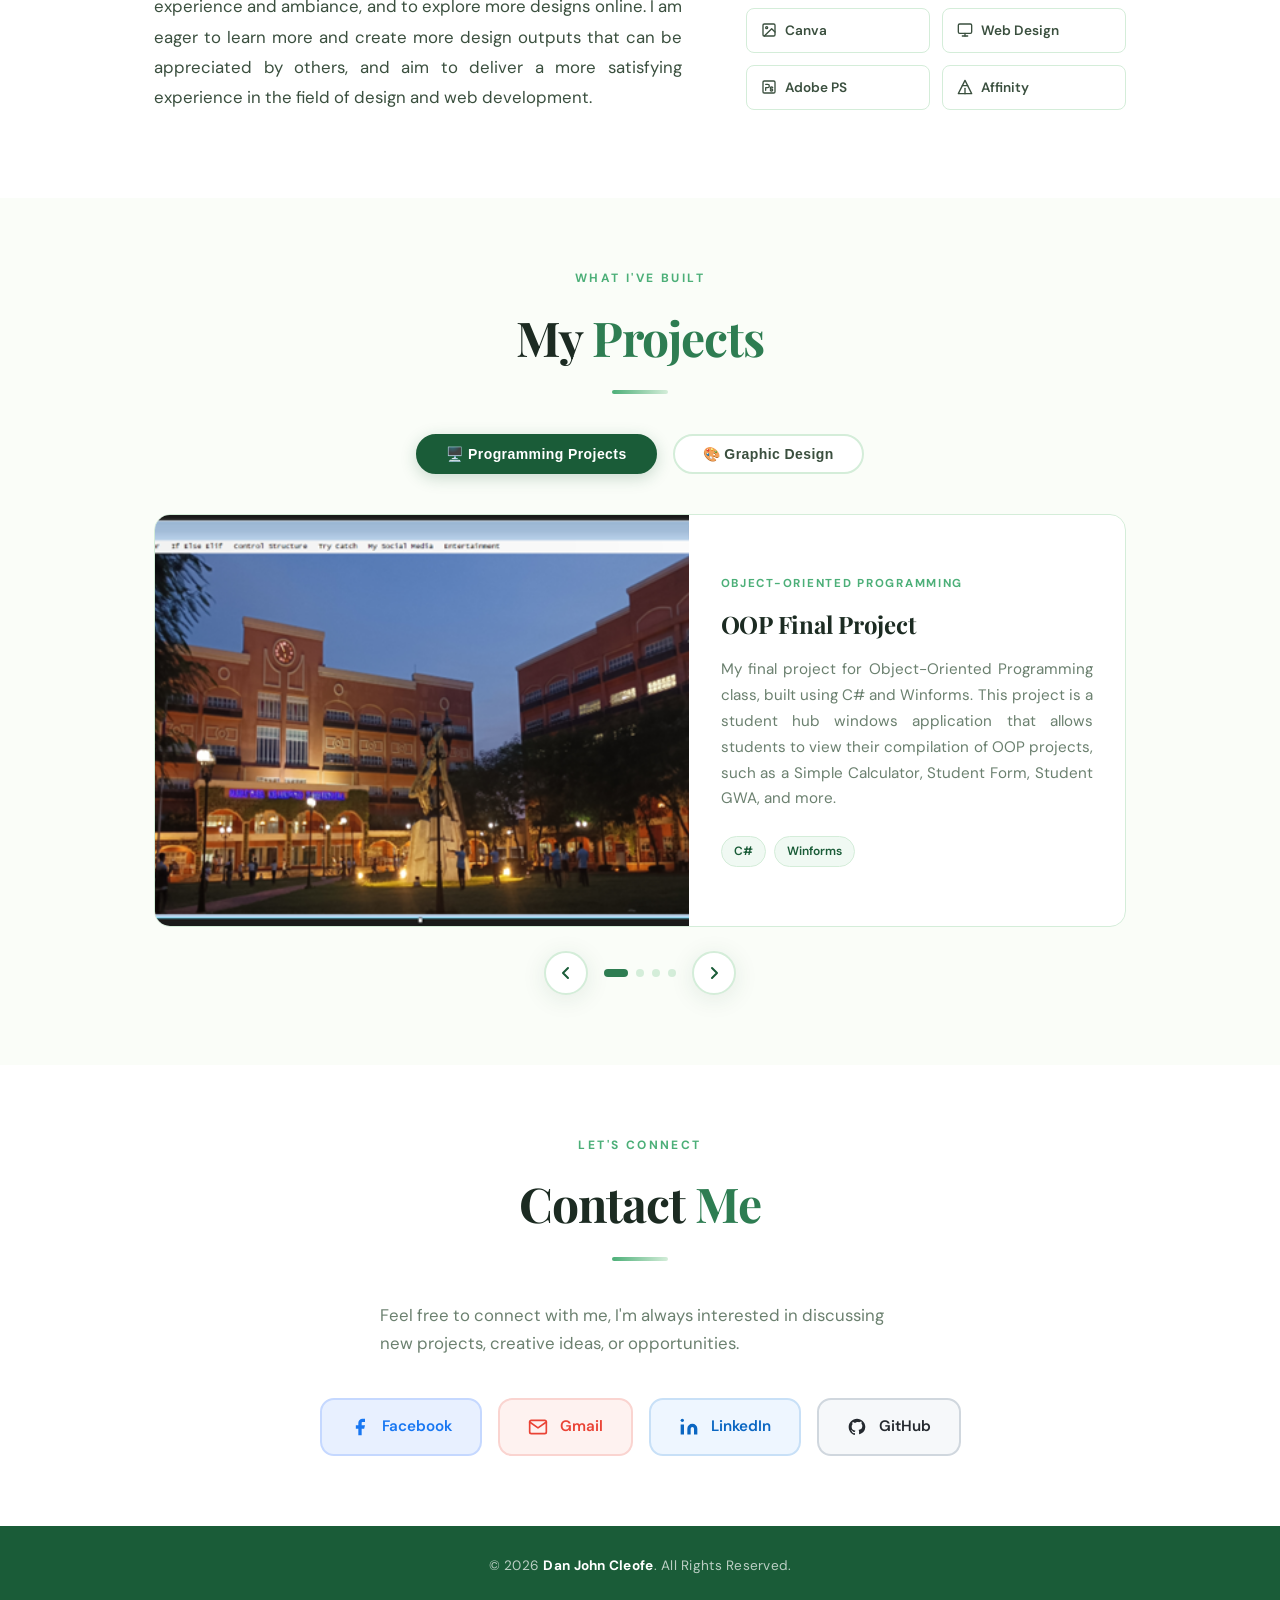
==== commit 6046bbc3: "Revisions Some changes for the website" ====
--- a/index.html
+++ b/index.html
@@ -8,6 +8,7 @@
   <link rel="preconnect" href="https://fonts.gstatic.com" crossorigin />
   <link href="https://fonts.googleapis.com/css2?family=Playfair+Display:wght@700;900&family=DM+Sans:wght@300;400;500;600&display=swap" rel="stylesheet" />
   <link rel="stylesheet" href="style.css" />
+  <link rel="icon" type="image/png" href="img/Web-Logo_Ver-2.png">
 </head>
 <body>
 
@@ -48,7 +49,7 @@
           </svg>
         </a>
         
-        <a href="Cleofe_Resume.pdf" target="_blank" rel="noopener" class="btn-secondary">
+        <a href="Cleofe_CV.pdf" target="_blank" rel="noopener" class="btn-secondary">
           Download CV
           <svg width="16" height="16" viewBox="0 0 16 16" fill="none" xmlns="http://www.w3.org/2000/svg">
             <path d="M8 11V3M8 11L11.5 7.5M8 11L4.5 7.5M3 14H13" stroke="currentColor" stroke-width="2" stroke-linecap="round" stroke-linejoin="round"/>
@@ -105,7 +106,6 @@
             <div class="skill-chip"><img src="https://cdn.simpleicons.org/javascript" width="16" height="16" alt="JavaScript" /> JavaScript</div>
             <div class="skill-chip"><img src="https://cdn.simpleicons.org/php" width="16" height="16" alt="PHP" /> PHP</div>
             <div class="skill-chip"><img src="https://cdn.simpleicons.org/mysql" width="16" height="16" alt="MySQL" /> MySQL</div>
-            <div class="skill-chip"><img src="https://cdn.simpleicons.org/flutter" width="16" height="16" alt="Flutter" /> Flutter</div>
           </div>
         </div>
 
@@ -256,8 +256,8 @@
               'img/TailTown_3.png',
               'img/TailTown_4.png',
               'img/TailTown_5.png',
-              'img/TailTown_6.jpg',
-              'img/TailTown_7.jpg'
+              'img/TailTown_6.png',
+              'img/TailTown_7.png'
               ])">
               <div class="project-img-wrap">
                 <img src="img/App_icon.png" alt="TailTown Mobile App Preview">
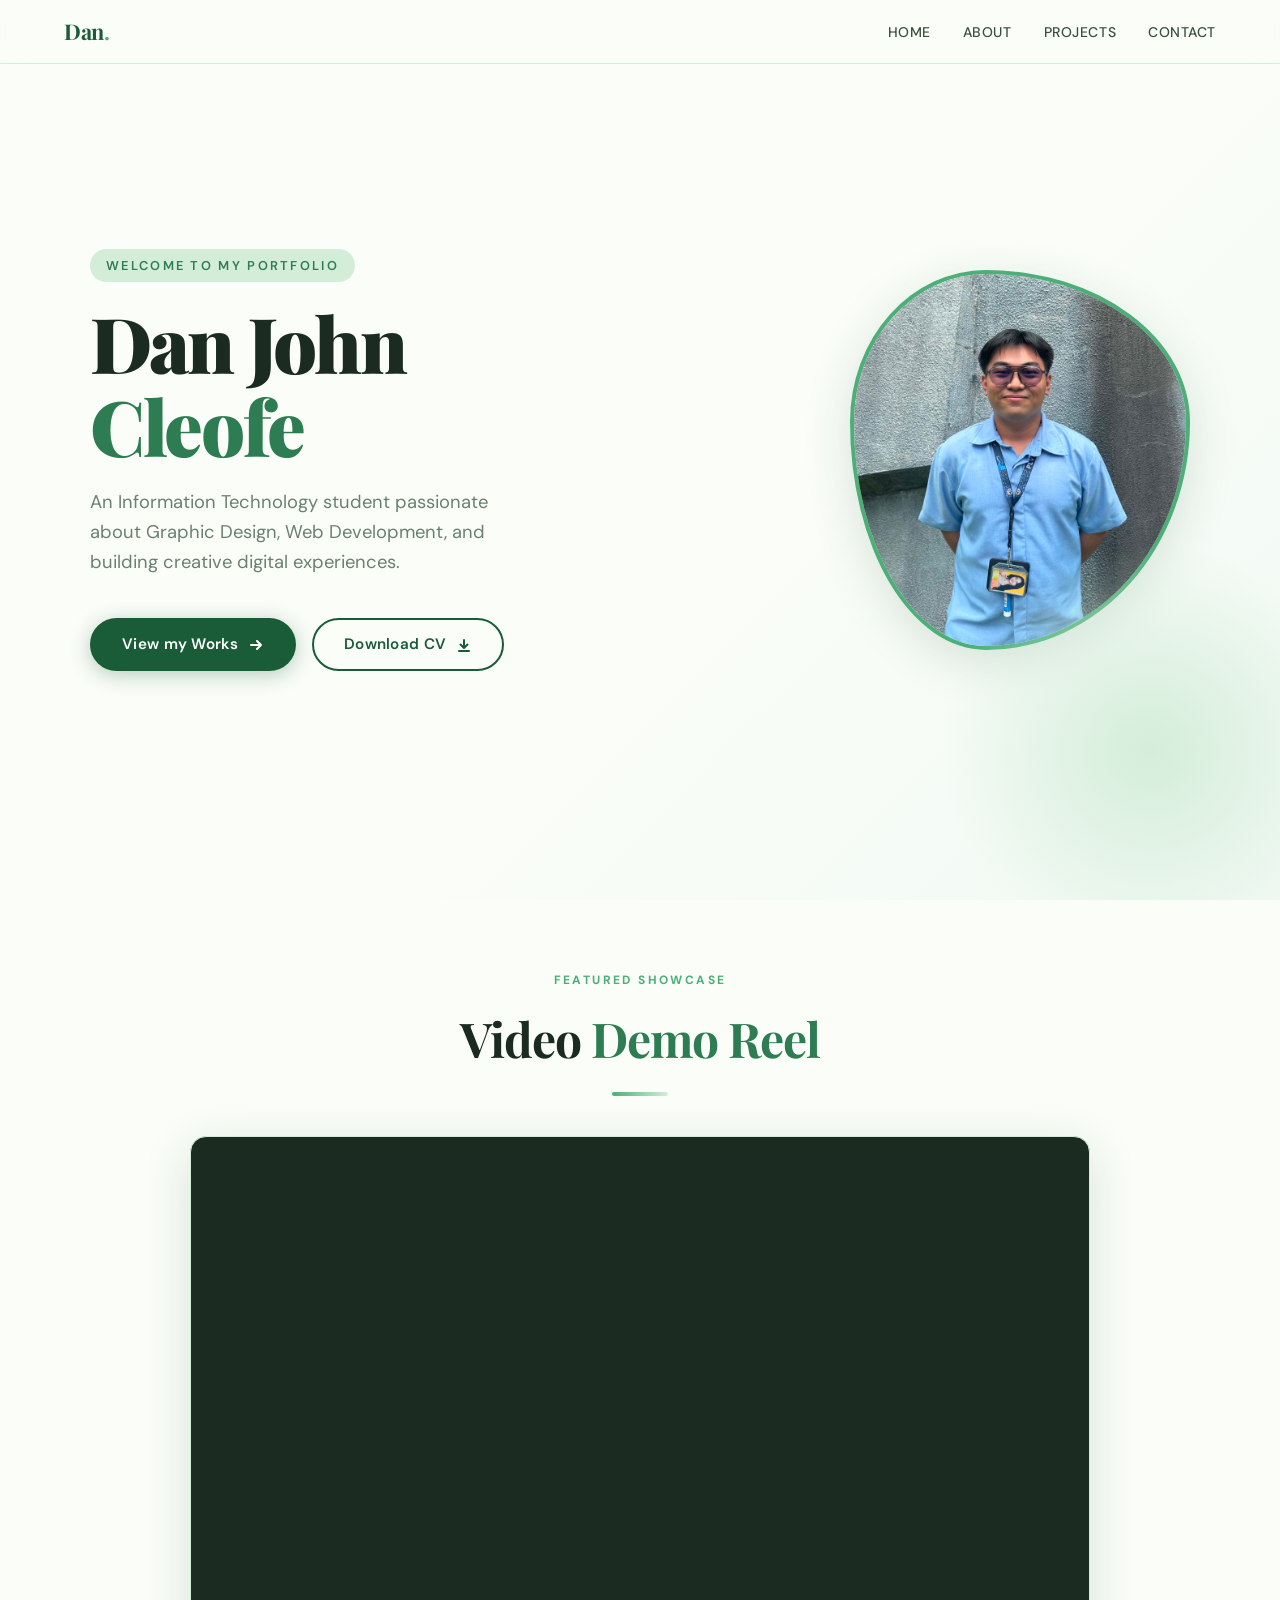
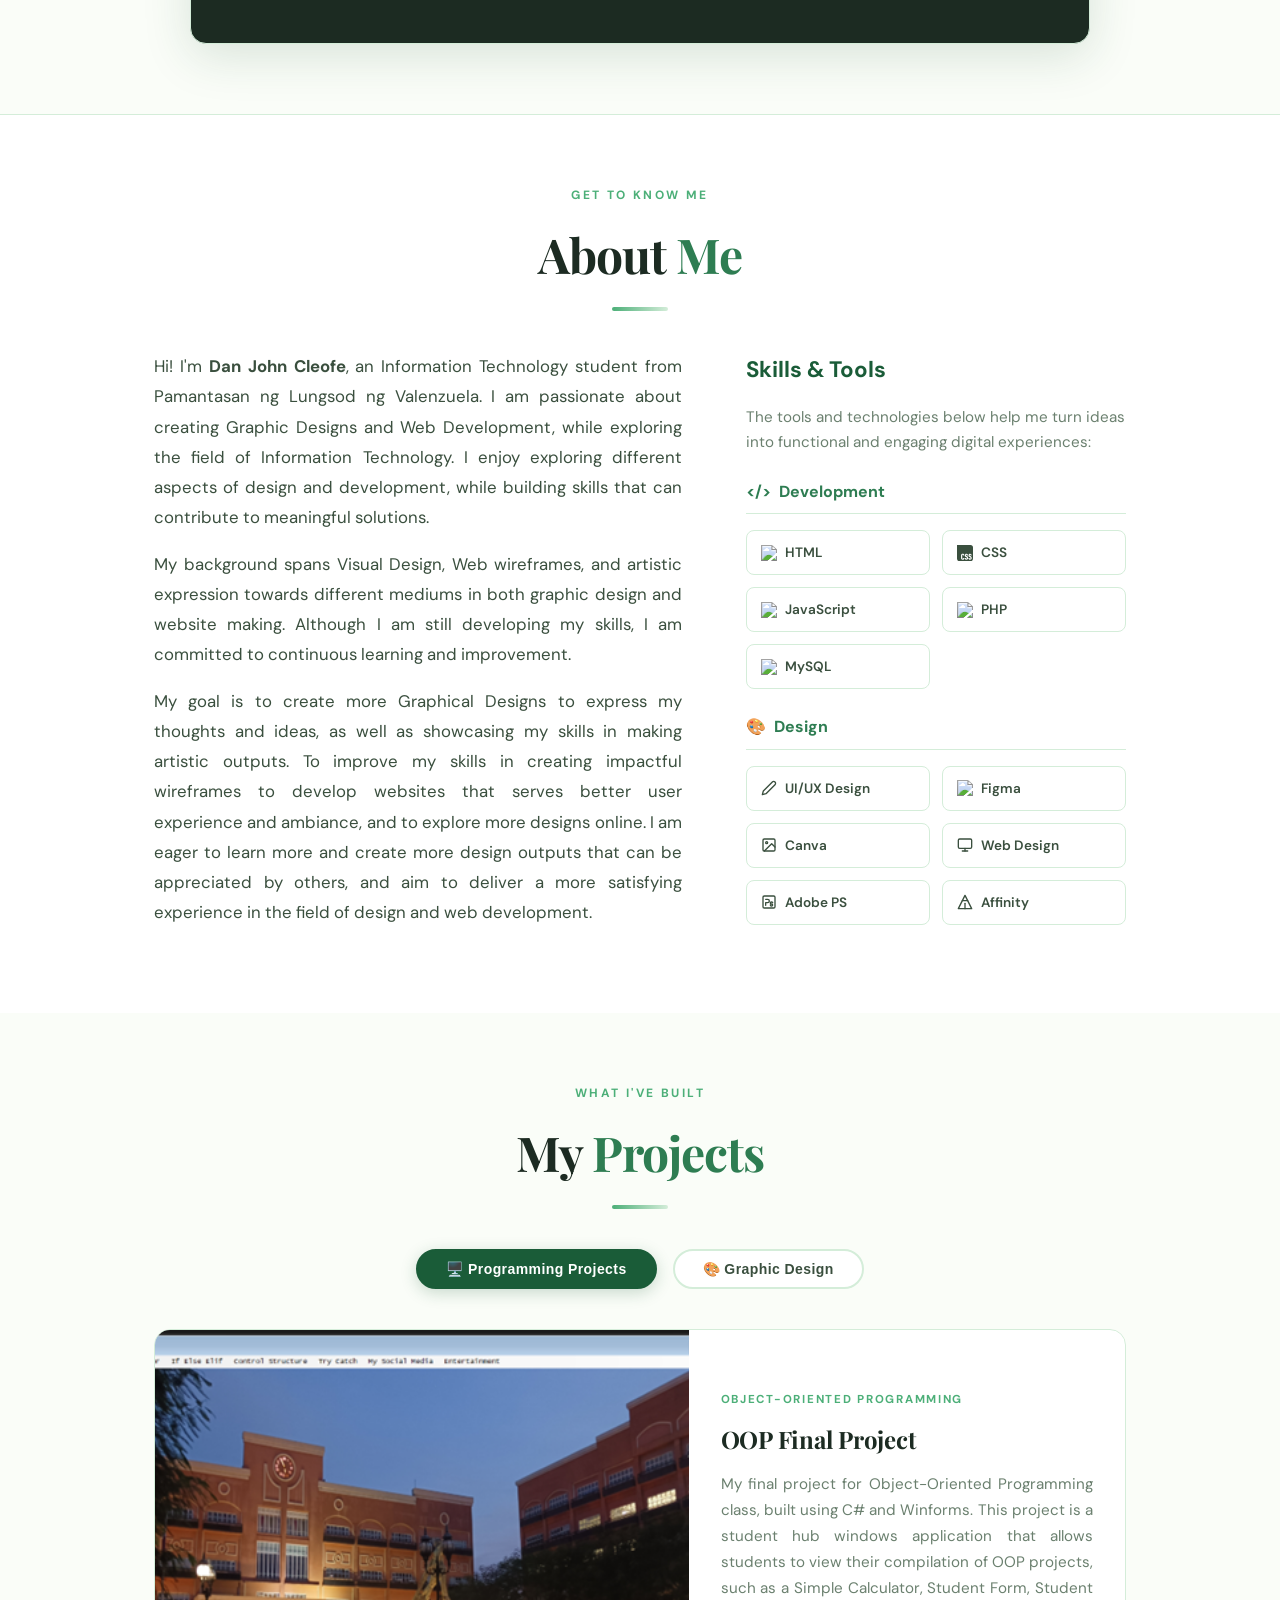
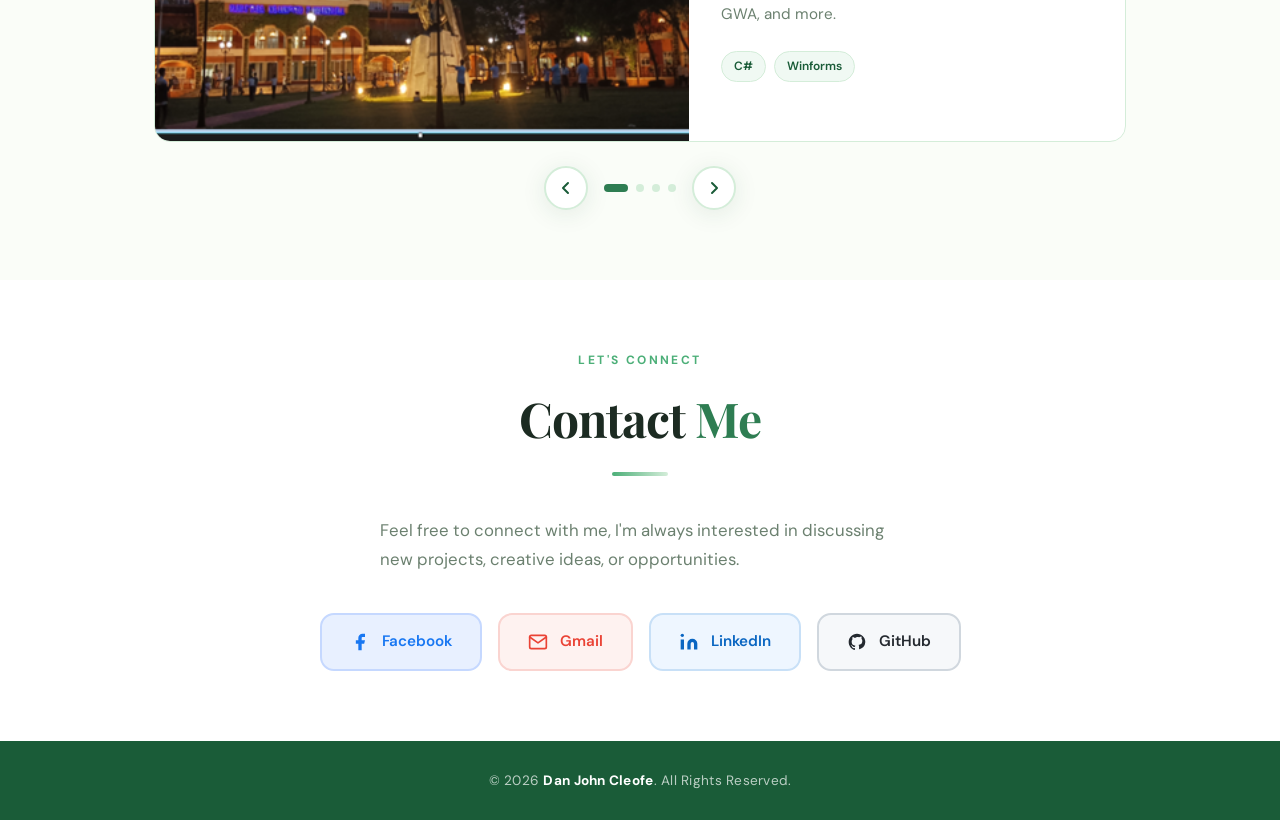
==== commit ea96928b: "Demo Reel Added Demo Reel to the Portfolio" ====
--- a/index.html
+++ b/index.html
@@ -65,6 +65,24 @@
   </div>
 </section>
 
+<section id="demo-reel">
+  <div class="section-inner">
+    <p class="section-label fade-up">Featured Showcase</p>
+    <h2 class="section-title fade-up">Video <span>Demo Reel</span></h2>
+    <div class="divider fade-up"></div>
+
+    <div class="video-container fade-up">
+      <div class="video-wrapper">
+        <iframe width="560" height="315" src="https://www.youtube.com/embed/G_4nYz7ck1U?si=X72KjY-5eBeb9_8M"
+          title="YouTube video player" frameborder="0"
+          allow="accelerometer; autoplay; clipboard-write; encrypted-media; gyroscope; picture-in-picture; web-share"
+          referrerpolicy="strict-origin-when-cross-origin" allowfullscreen>
+        </iframe>
+      </div>
+    </div>
+  </div>
+</section>
+
 <section id="about">
   <div class="section-inner">
     <p class="section-label fade-up">Get to know me</p>
--- a/style.css
+++ b/style.css
@@ -193,6 +193,45 @@
   margin: 0.75rem 0 2.5rem;
 }
 
+/* ─────────────── DEMO REEL ─────────────── */
+#demo-reel {
+  background: var(--cream);
+  border-bottom: 1px solid var(--green-pale);
+}
+
+.video-container {
+  width: 100%;
+  max-width: 900px;
+  margin: 0 auto;
+}
+
+.video-wrapper {
+  position: relative;
+  width: 100%;
+  padding-bottom: 56.25%; /* Responsive 16:9 Aspect Ratio */
+  height: 0;
+  border-radius: var(--radius);
+  overflow: hidden;
+  box-shadow: var(--shadow-lg);
+  border: 1px solid var(--green-pale);
+  background: var(--ink);
+  transition: transform var(--transition), box-shadow var(--transition);
+}
+
+.video-wrapper:hover {
+  transform: translateY(-4px);
+  box-shadow: 0 16px 48px rgba(30, 80, 50, 0.2);
+}
+
+.video-wrapper iframe {
+  position: absolute;
+  top: 0;
+  left: 0;
+  width: 100%;
+  height: 100%;
+  border: 0;
+}
+
 /* ─────────────── ABOUT ─────────────── */
 #about { background: var(--white); }
 .about-grid {
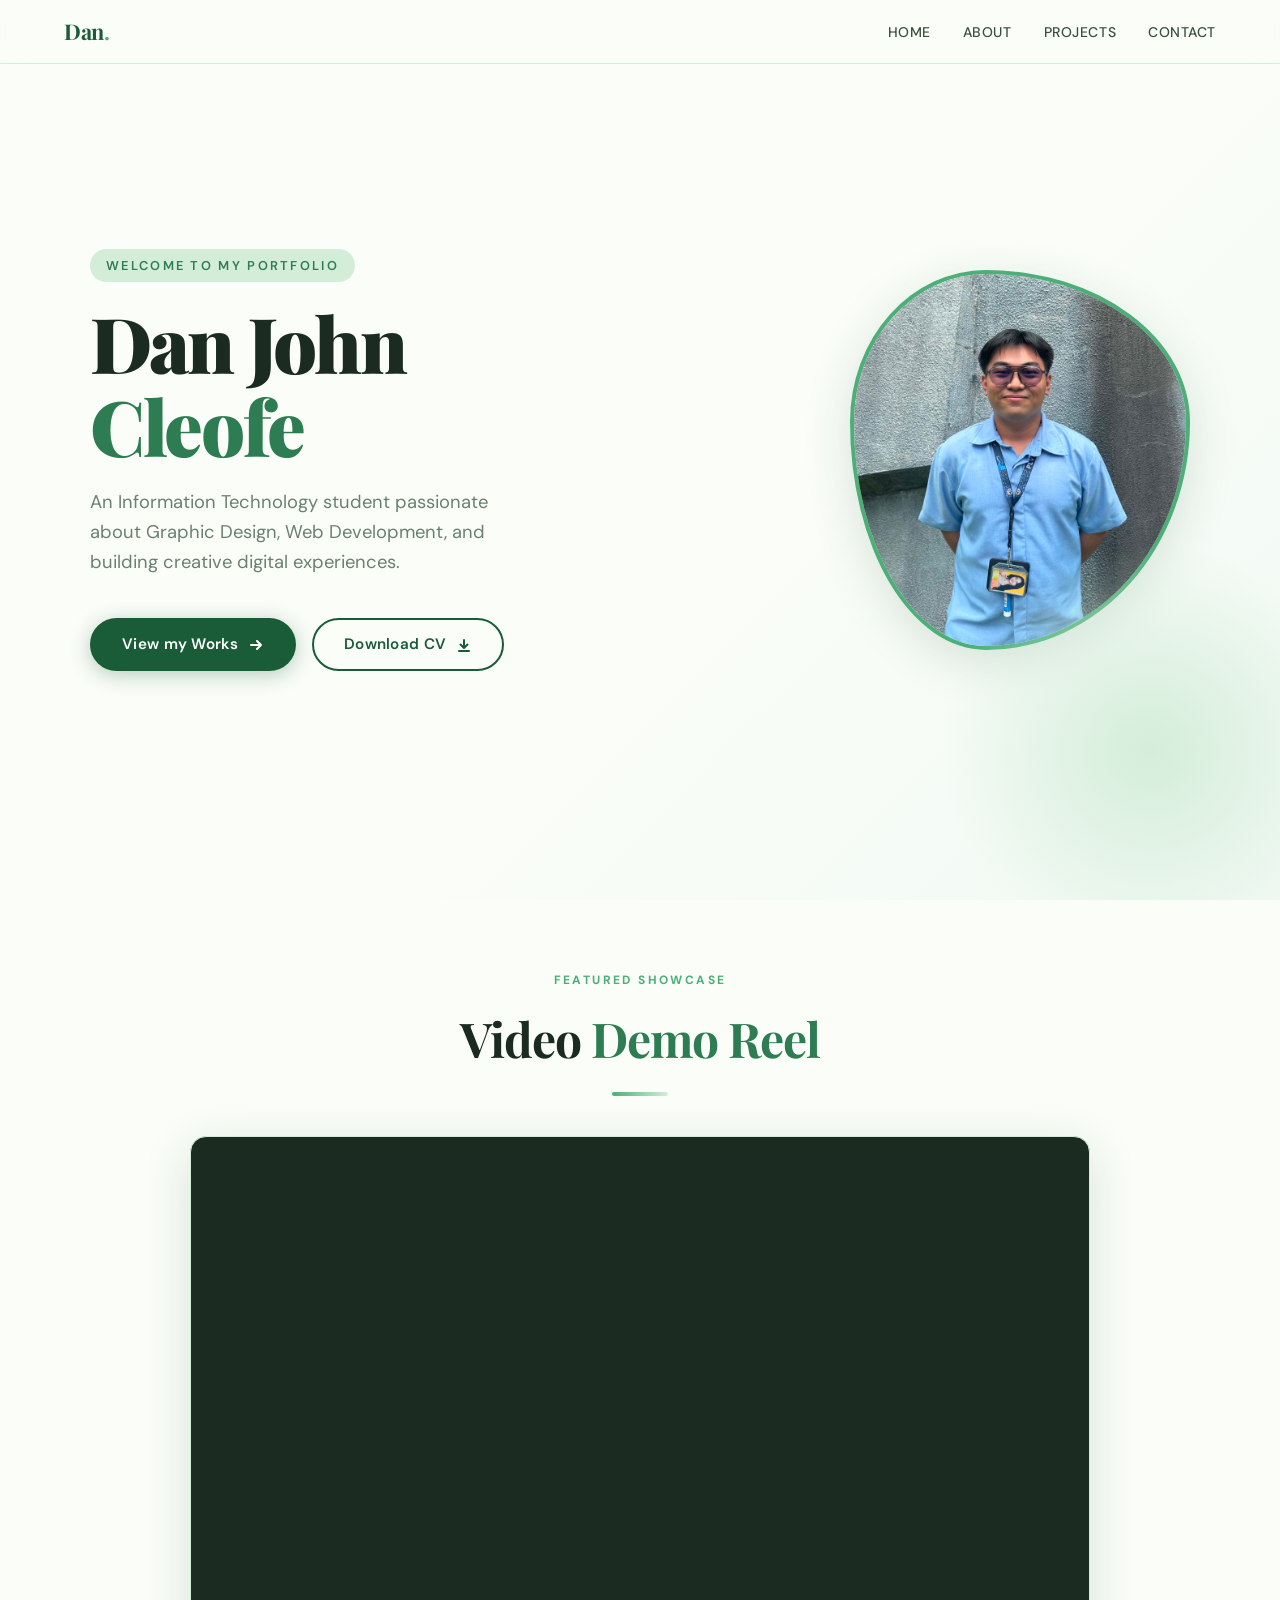
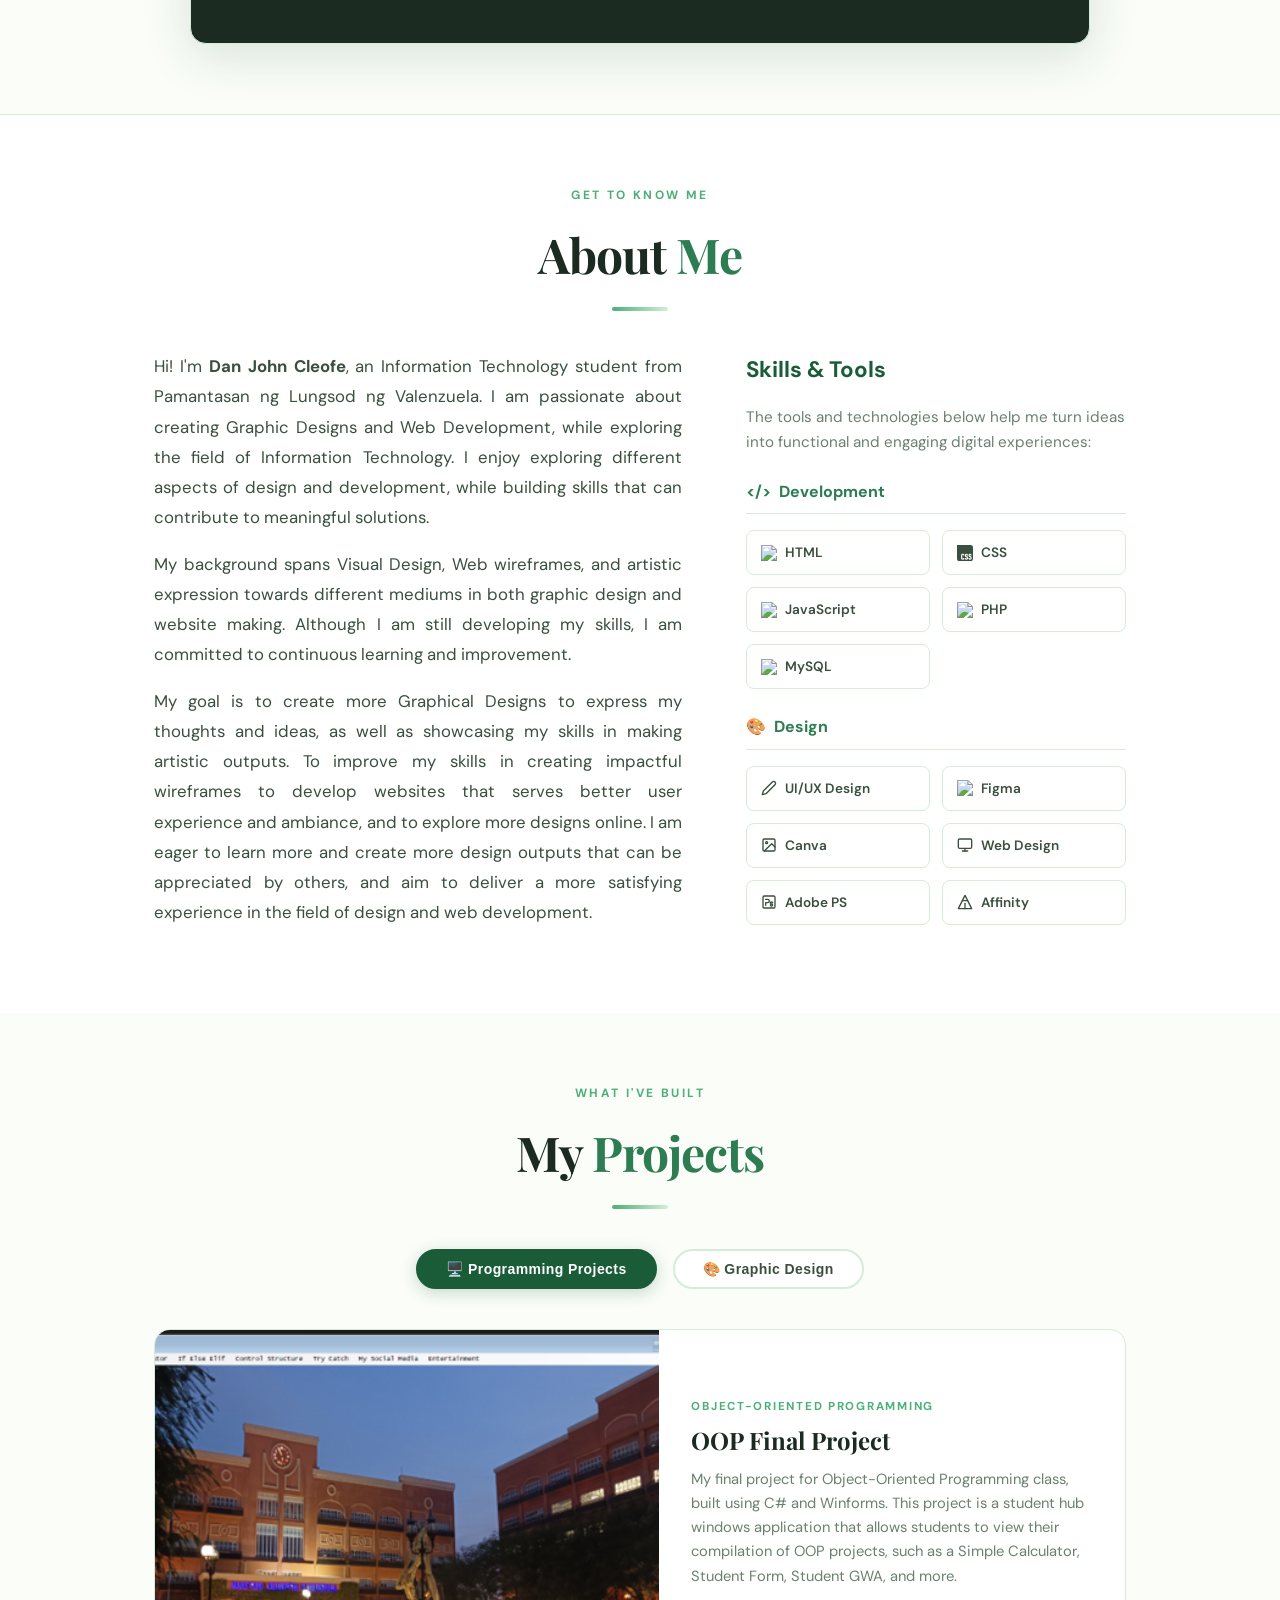
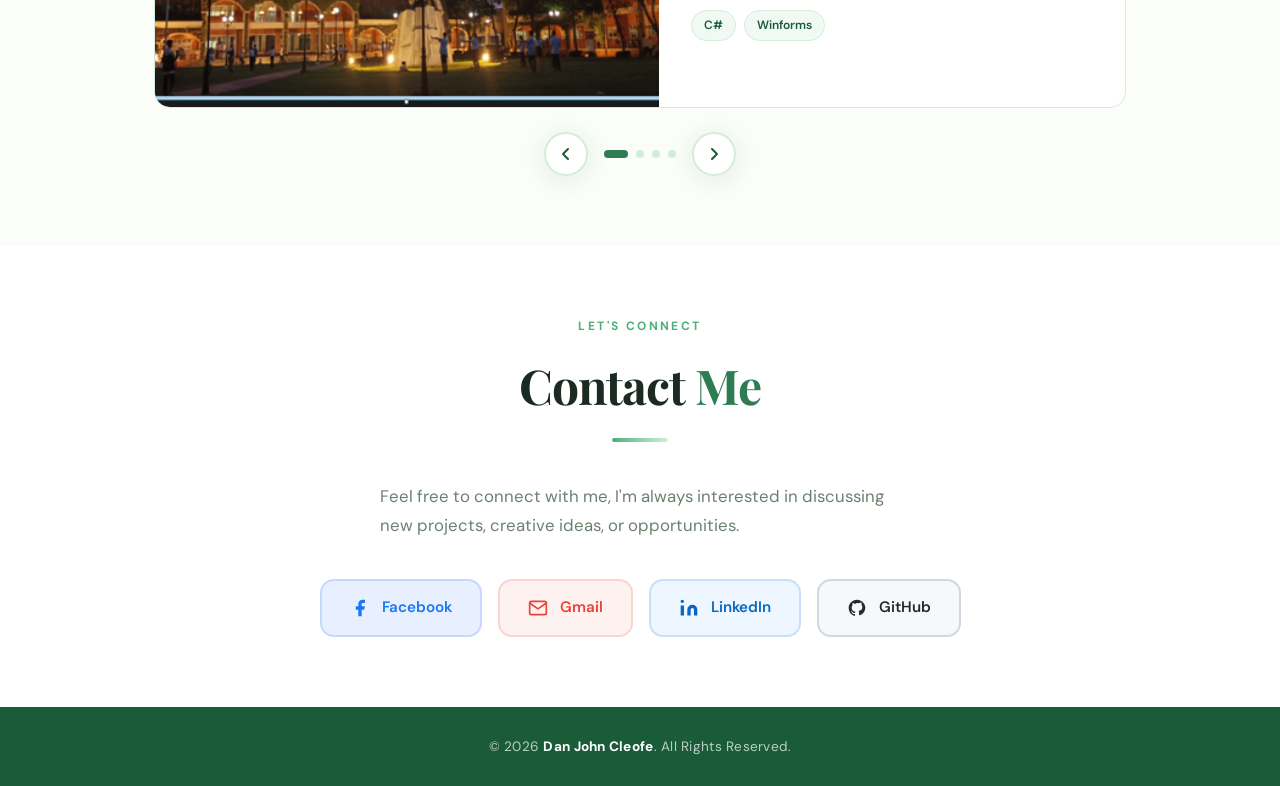
==== commit e95cce76: "No Kambing removed kambing from the projects" ====
--- a/index.html
+++ b/index.html
@@ -281,7 +281,7 @@
                 <img src="img/App_icon.png" alt="TailTown Mobile App Preview">
               </div>
               <div class="project-info">
-                <p class="project-tag">Capstone 1</p>
+                <p class="project-tag">Capstone Research Project</p>
                 <h3 class="project-title">TailTown</h3>
                 <p class="project-desc">
                   My Capstone Project for Capstone 1 and 2, built using Google's Fluter and Dart along with Firebase.
@@ -341,11 +341,6 @@
 
             <div class="project-card-gfx" onclick="openProjectGallery(['img/Tokyo.png'])">
               <img src="img/Tokyo.png" alt="Tokyo Cityscape">
-              <div class="gfx-overlay"><span>View Full Size ↗</span></div>
-            </div>
-
-            <div class="project-card-gfx" onclick="openProjectGallery(['img/Kambing.png'])">
-              <img src="img/Kambing.png" alt="Kambing Logo">
               <div class="gfx-overlay"><span>View Full Size ↗</span></div>
             </div>
 
--- a/style.css
+++ b/style.css
@@ -298,16 +298,31 @@
 }
 
 /* CAROUSEL */
-.carousel-wrap { position: relative; }
-.carousel-viewport {border-radius: var(--radius); overflow: hidden; }
+.carousel-wrap {
+  position: relative;
+  width: 100%;
+  max-width: 1000px;
+  margin: 0 auto;
+}
+
+.carousel-viewport {
+  width: 100%;
+  overflow: hidden;
+  border-radius: var(--radius);
+}
+
 .carousel-track {
-  display: flex; gap: 1.5rem;
-  transition: transform 0.45s cubic-bezier(.4,0,.2,1);
-}
+  display: flex;
+  transition: transform 0.45s cubic-bezier(.4, 0, .2, 1);
+  /* Use a consistent gap */
+  gap: 24px;
+}
+
 .carousel-controls {
   display: flex; align-items: center; gap: 1rem;
   margin-top: 1.5rem; justify-content: center;
 }
+
 .carousel-btn {
   width: 44px; height: 44px; border-radius: 50%;
   background: var(--white); border: 2px solid var(--green-pale);
@@ -332,59 +347,108 @@
 
 /* WEB PROJECT CARD */
 .project-card-web {
-  min-width: 100%;
-  width: 100%;
-  background: var(--white); border-radius: var(--radius);
-  box-shadow: var(--shadow); overflow: hidden;
-  display: flex; flex-direction: row;
+  flex: 0 0 100%;
+  width: 100%;
+  box-sizing: border-box;
+  background: var(--white);
+  border-radius: var(--radius);
+  box-shadow: var(--shadow);
   border: 1px solid var(--green-pale);
+  display: flex;
+  flex-direction: row; /* Image left, Text right on desktop */
+  overflow: hidden;
   transition: box-shadow var(--transition), transform var(--transition);
+}
+
+.project-card-web:hover {
+  box-shadow: var(--shadow-lg);
+  transform: translateY(-3px);
+}
+
+.project-img-wrap {
+  width: 52%;
   flex-shrink: 0;
-}
-.project-card-web:hover { box-shadow: var(--shadow-lg); transform: translateY(-3px); }
-.project-img-wrap {
-  width: 55%; flex-shrink: 0;
-  background: var(--green-faint); min-height: 300px;
-  display: flex; align-items: center; justify-content: center;
+  min-height: 340px;
+  background: var(--green-faint);
+  display: flex;
+  align-items: center;
+  justify-content: center;
   overflow: hidden;
 }
-.project-img-wrap img { width: 100%; height: 100%; object-fit: cover; }
+
+.project-img-wrap img {
+  width: 100%;
+  height: 100%;
+  object-fit: cover;
+  display: block;
+}
+
 .project-img-placeholder {
   display: flex; flex-direction: column; align-items: center; gap: 12px;
   color: var(--ink-muted); font-size: 0.82rem; text-align: center; padding: 30px;
 }
+
 .project-info {
-  flex: 1; padding: 2.5rem 2rem;
-  display: flex; flex-direction: column; justify-content: center;
-}
+  flex: 1;
+  min-width: 0; /* Allows text inside flex item to wrap without blowing out parent */
+  padding: 2.2rem 2rem;
+  display: flex;
+  flex-direction: column;
+  justify-content: center;
+  box-sizing: border-box;
+}
+
 .project-tag {
-  font-size: 0.72rem; font-weight: 700; letter-spacing: 0.15em;
-  text-transform: uppercase; color: var(--green-soft);
-  margin-bottom: 0.6rem;
-}
+  font-size: 0.72rem;
+  font-weight: 700;
+  letter-spacing: 0.15em;
+  text-transform: uppercase;
+  color: var(--green-soft);
+  margin-bottom: 0.5rem;
+}
+
 .project-title {
   font-family: 'Playfair Display', serif;
-  font-size: 1.5rem; font-weight: 700; color: var(--ink);
-  margin-bottom: 0.8rem; letter-spacing: -0.01em;
-}
+  font-size: 1.5rem;
+  font-weight: 700;
+  color: var(--ink);
+  margin-bottom: 0.75rem;
+  line-height: 1.25;
+}
+
 .project-desc {
-  font-size: 0.95rem; color: var(--ink-muted); line-height: 1.7;
-  margin-bottom: 1.5rem; text-align: justify;
-}
-.project-tech { display: flex; flex-wrap: wrap; gap: 0.5rem; }
+  font-size: 0.92rem;
+  color: var(--ink-muted);
+  line-height: 1.65;
+  margin-bottom: 1.4rem;
+  text-align: left; /* Eliminates erratic justified word spacing */
+  word-break: break-word;
+}
+
+.project-tech {
+  display: flex;
+  flex-wrap: wrap;
+  gap: 0.5rem;
+}
+
 .tech-badge {
-  font-size: 0.75rem; font-weight: 600;
-  background: var(--green-faint); color: var(--green-deep);
-  padding: 4px 12px; border-radius: 99px;
+  font-size: 0.75rem;
+  font-weight: 600;
+  background: var(--green-faint);
+  color: var(--green-deep);
+  padding: 4px 12px;
+  border-radius: 99px;
   border: 1px solid var(--green-pale);
 }
 
 /* GRAPHIC DESIGN CARD */
 .project-card-gfx {
-  min-width: calc(33.333% - 1rem);
-  border-radius: var(--radius); overflow: hidden;
+  flex-shrink: 0;
+  border-radius: var(--radius); 
+  overflow: hidden;
   background: var(--green-faint);
-  cursor: pointer; position: relative;
+  cursor: pointer; 
+  position: relative;
   aspect-ratio: 3/4;
   box-shadow: var(--shadow);
   transition: box-shadow var(--transition), transform var(--transition);
@@ -495,8 +559,14 @@
 }
 
 /* CATEGORY PANEL */
-.category-panel { display: none; }
-.category-panel.active { display: block; }
+.category-panel {
+  display: none;
+  width: 100%;
+  max-width: 100%;
+}
+.category-panel.active { 
+  display: block; 
+}
 
 /* ─────────────── CONTACT ─────────────── */
 #contact { background: var(--white); }
@@ -578,6 +648,31 @@
   /* Center the project filter buttons */
   .project-filter {
     justify-content: center;
+  }
+
+  /* Switch web card to vertical stack on tablets and mobile */
+  .project-card-web {
+    flex-direction: column;
+  }
+
+  .project-img-wrap {
+    width: 100%;
+    min-height: auto;
+    height: 240px; /* Constrain image height so text stays visible */
+  }
+
+  .project-info {
+    padding: 1.5rem 1.25rem;
+    width: 100%;
+  }
+
+  .project-title {
+    font-size: 1.3rem;
+  }
+
+  .project-desc {
+    font-size: 0.88rem;
+    margin-bottom: 1rem;
   }
 }
 
@@ -645,10 +740,11 @@
   }
 
   /* ── SECTION SHARED ── */
-  .section-inner { 
-    padding: 60px 5%;
-    align-items: center;
-    text-align: center;
+  .section-inner {
+    padding: 60px 4%;
+    width: 100%;
+    max-width: 100vw;
+    overflow-x: hidden;
   }
   .section-title,
   .section-label {
@@ -681,13 +777,20 @@
   }
 
   /* ── CAROUSEL FIXES ── */
-  .carousel-wrap {
-    width: 100%;
-  }
-  .carousel-viewport {
-    width: 100%;
-    overflow: hidden;
-  }
+  .carousel-wrap { 
+  position: relative; 
+  width: 100%;
+  max-width: 100%;
+  box-sizing: border-box;
+}
+
+.carousel-viewport {
+  width: 100%;
+  max-width: 100%;
+  border-radius: var(--radius); 
+  overflow: hidden; /* Hard clips anything outside the card view */
+}
+
   .carousel-controls { 
     gap: 0.5rem;
     justify-content: center;
@@ -717,6 +820,9 @@
   /* ── WEB PROJECT CARD MOBILE ── */
   .project-card-web {
     flex-direction: column;
+    width: 100% !important;
+    min-width: 0 !important;
+    box-sizing: border-box;
   }
   .project-img-wrap {
     width: 100%;
@@ -724,13 +830,31 @@
     max-height: 240px;
   }
   .project-info {
-    padding: 1.5rem;
+    padding: 1.25rem 1rem; /* Reduces huge side padding on small screens */
+    width: 100%;
+    min-width: 0;
+    box-sizing: border-box;
   }
   .project-title {
-    font-size: 1.2rem;
+    font-size: 1.3rem;
+    line-height: 1.3;
   }
   .project-desc {
-    font-size: 0.9rem;
+    font-size: 0.875rem;
+    line-height: 1.6;
+    text-align: left; /* Eliminates rigid justification spacing on mobile */
+    margin-bottom: 1.2rem;
+  }
+
+  .project-tech {
+    display: flex;
+    flex-wrap: wrap;
+    gap: 0.4rem;
+  }
+
+  .tech-badge {
+    font-size: 0.7rem;
+    padding: 3px 10px;
   }
 
   /* ── CONTACT ── */
